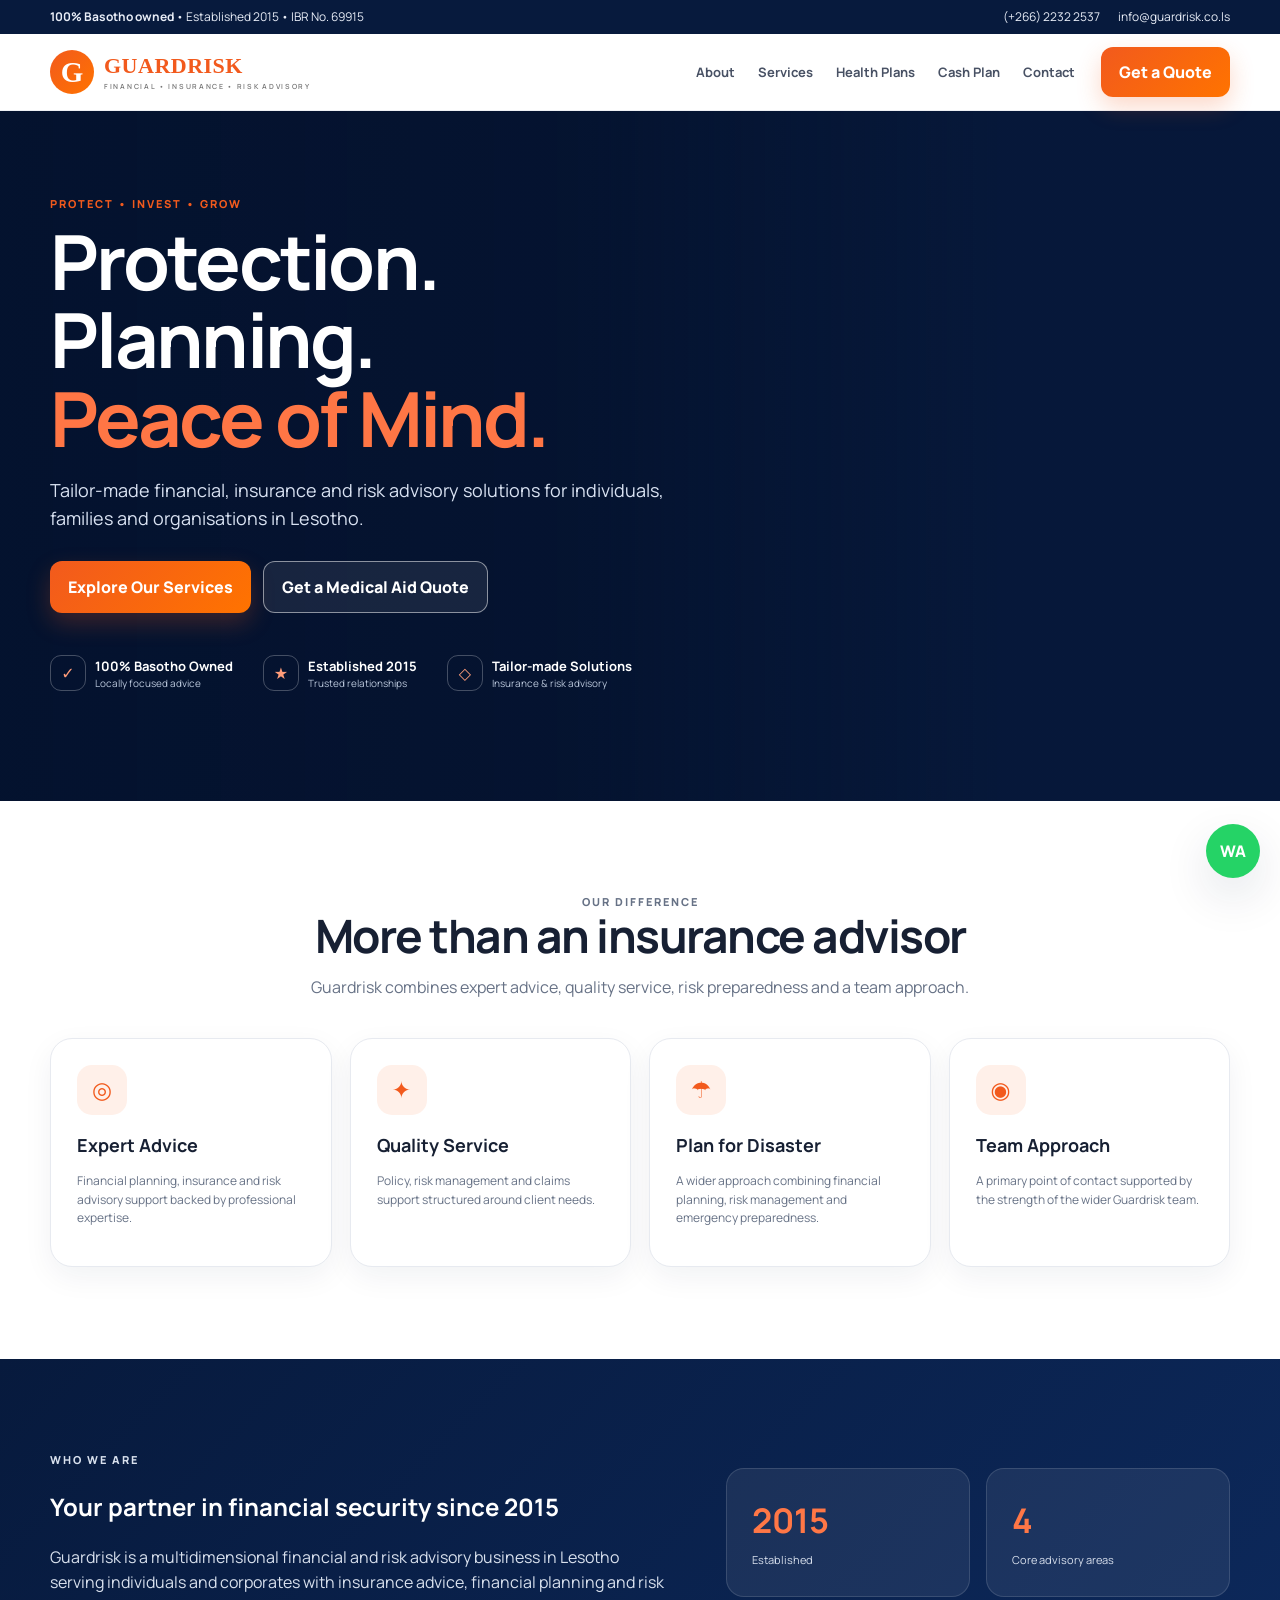
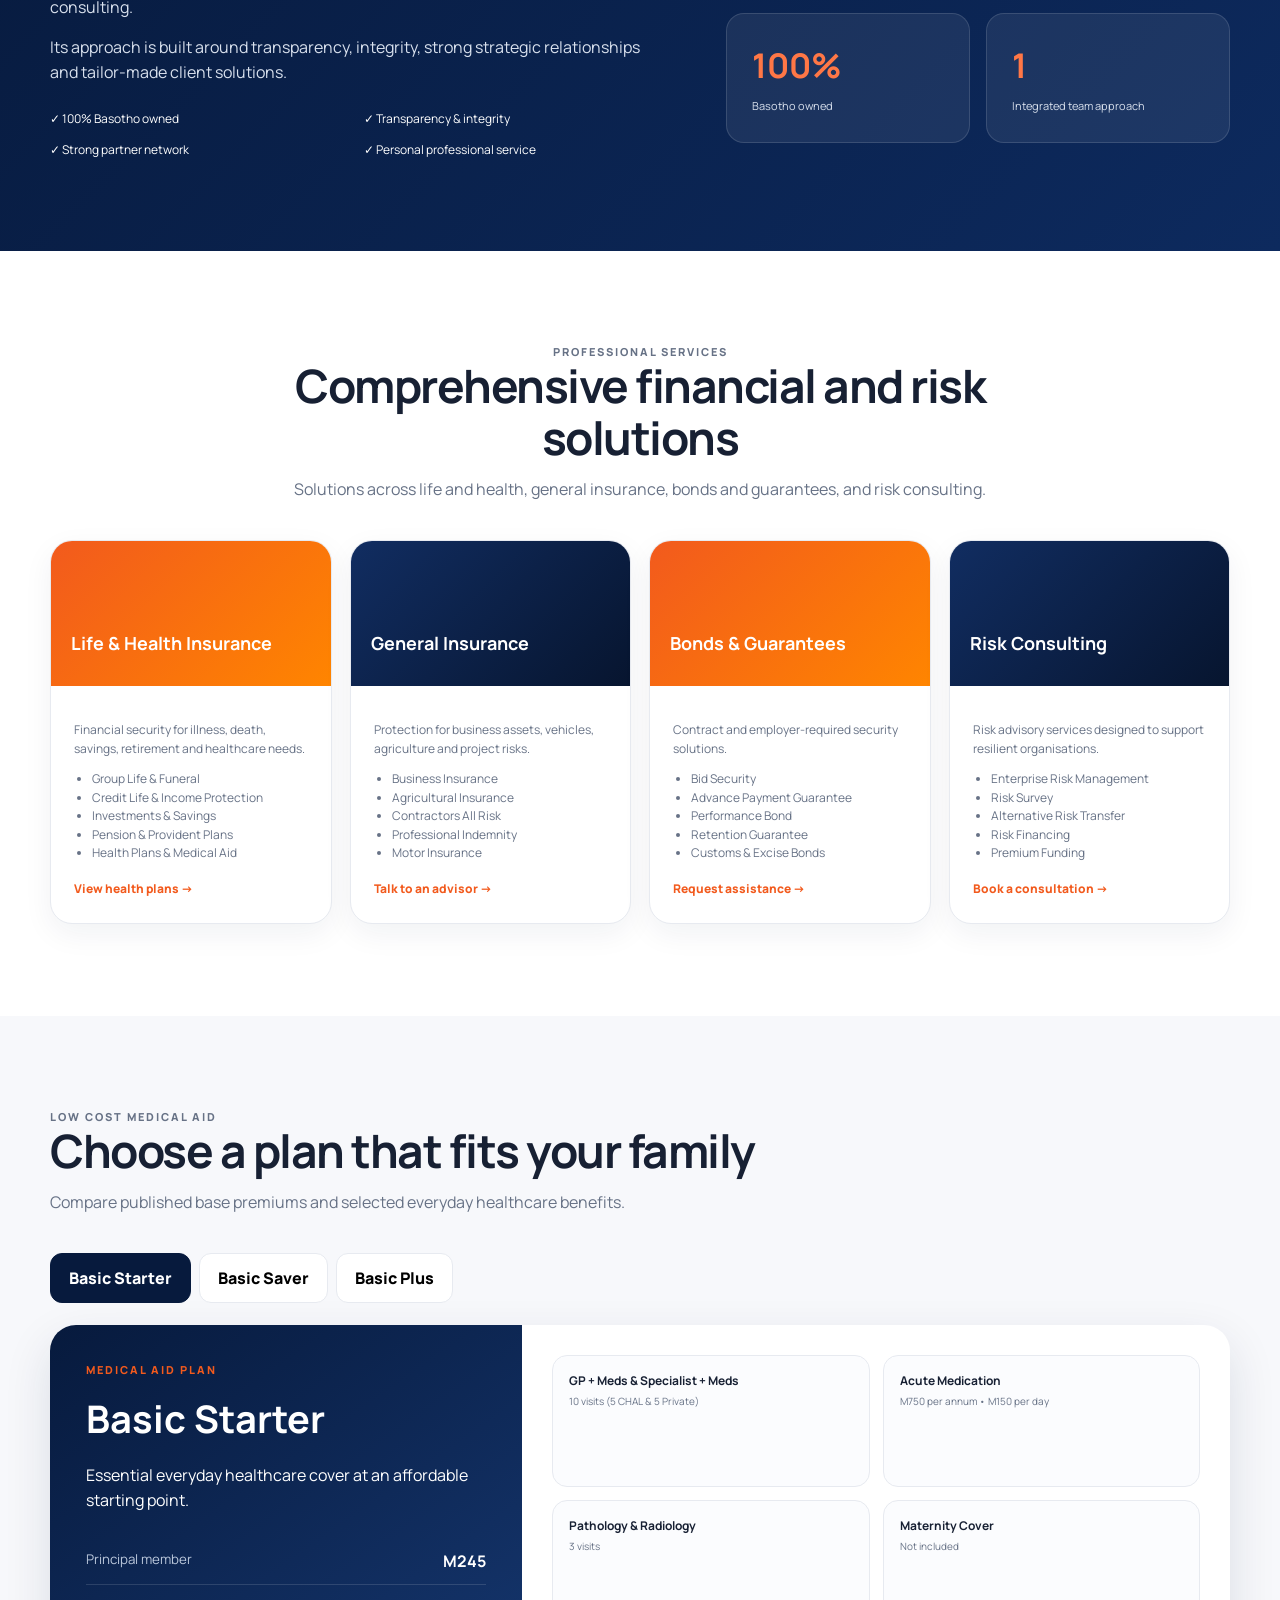
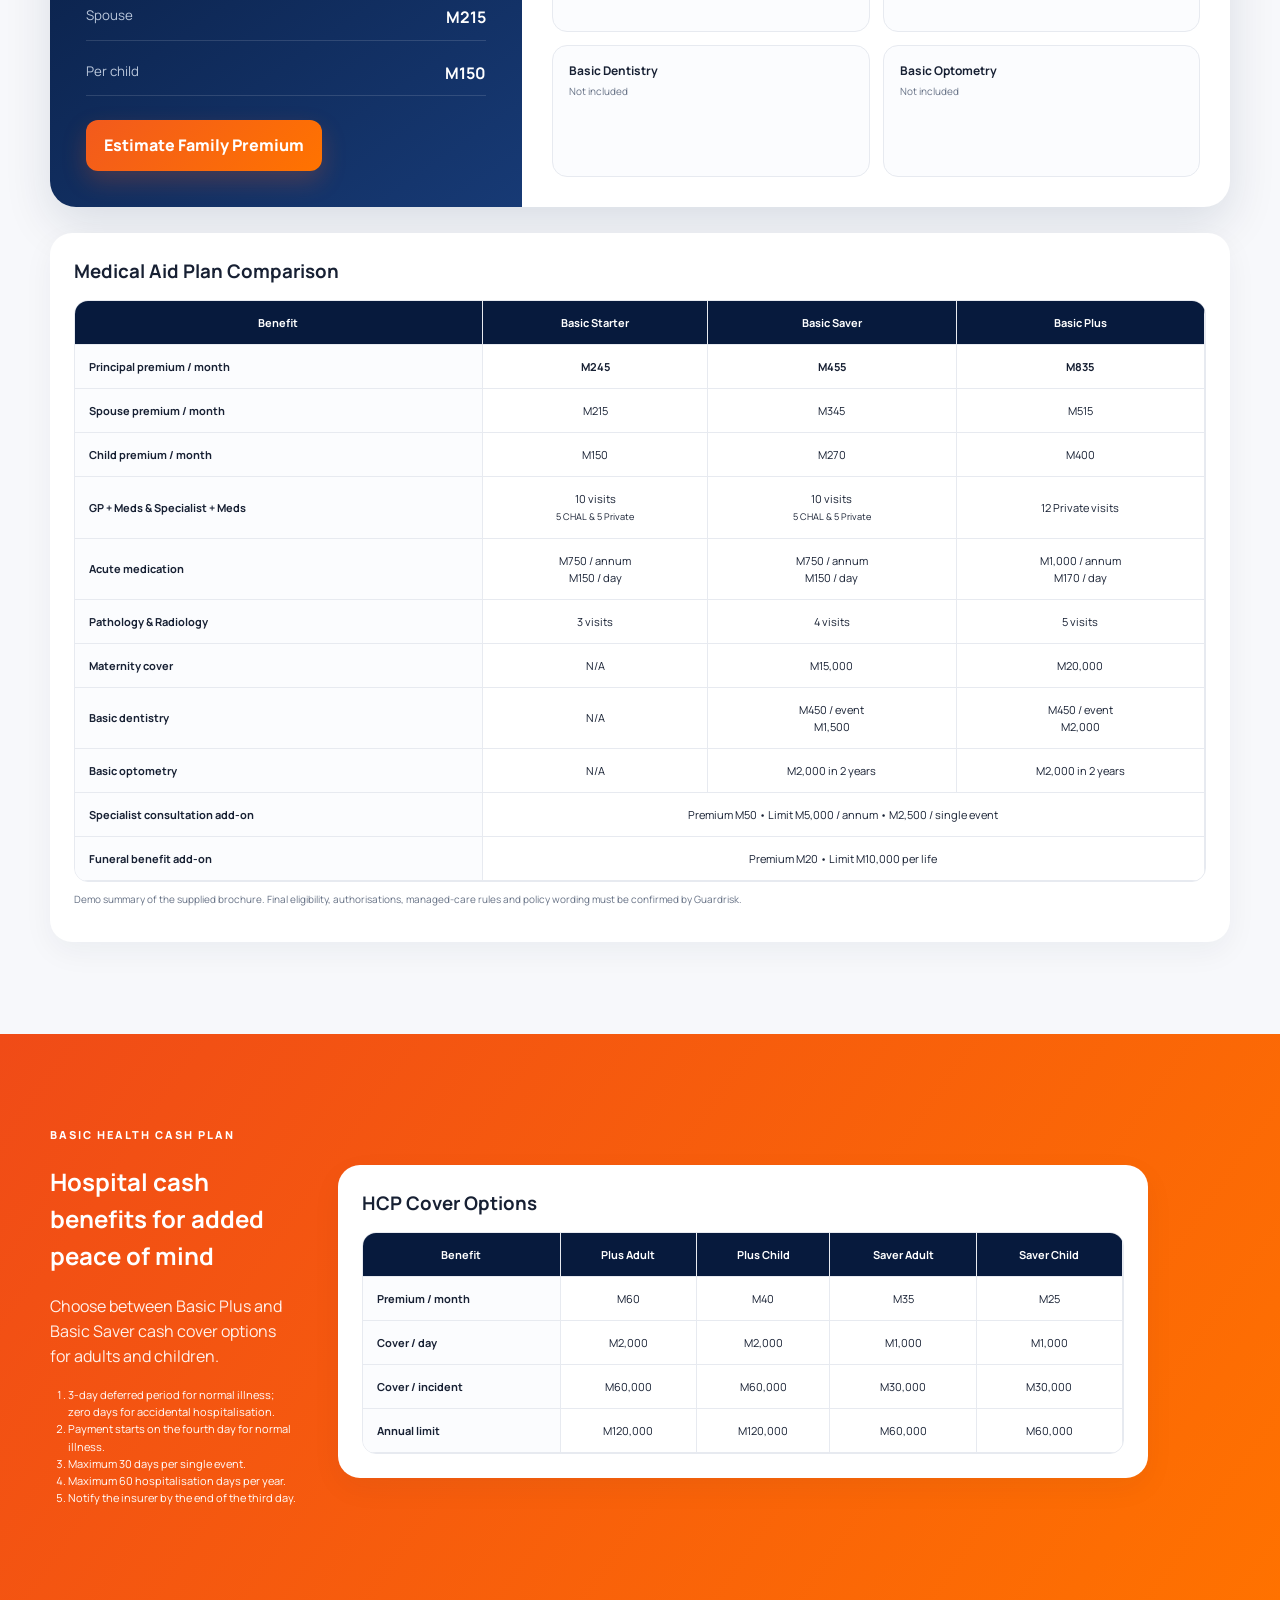
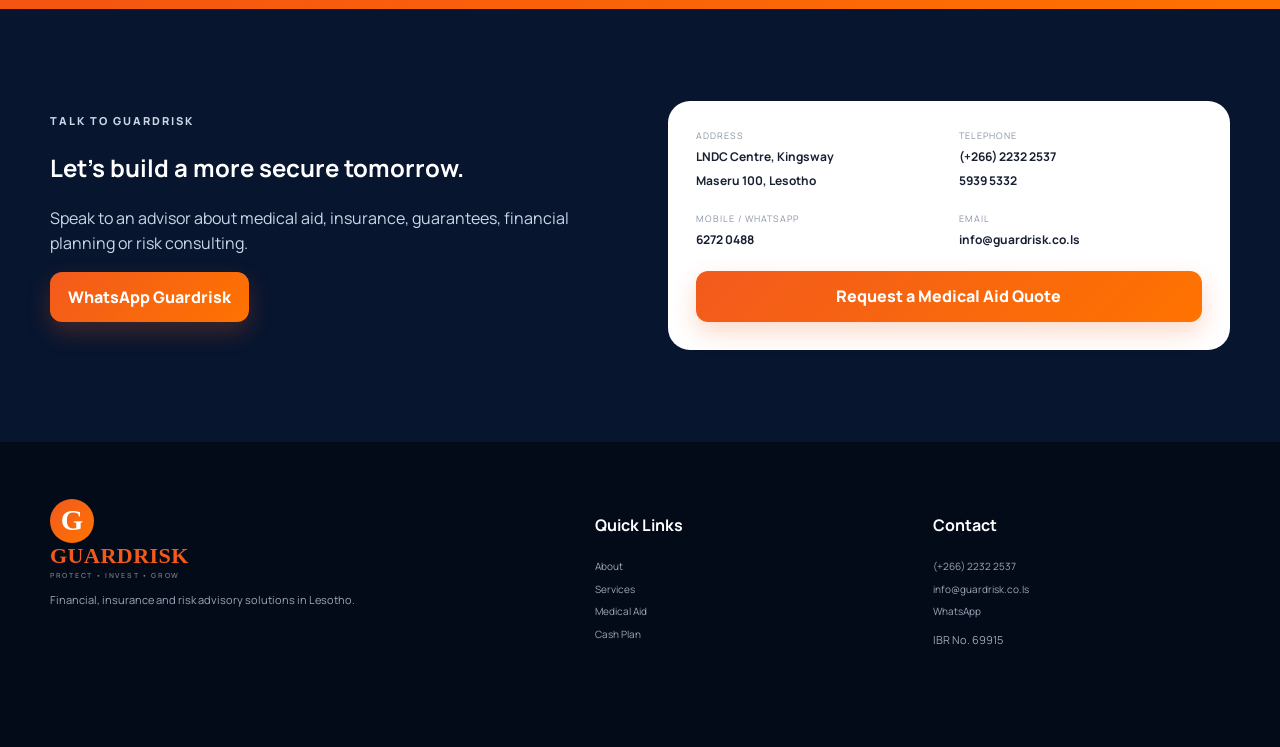
==== index.html @ c00dc062 "feat: add responsive Guardrisk GitHub Pages demo" ====
<!doctype html>
<html lang="en">
<head>
<meta charset="utf-8">
<meta name="viewport" content="width=device-width,initial-scale=1,viewport-fit=cover">
<meta name="theme-color" content="#f25a1d">
<title>Guardrisk | Financial, Insurance & Risk Advisory</title>
<meta name="description" content="Guardrisk financial, insurance, health and risk advisory solutions in Lesotho.">
<link rel="preconnect" href="https://fonts.googleapis.com">
<link rel="preconnect" href="https://fonts.gstatic.com" crossorigin>
<link href="https://fonts.googleapis.com/css2?family=Manrope:wght@400;500;600;700;800&display=swap" rel="stylesheet">
<style>
:root{--orange:#f25a1d;--orange2:#ff7300;--navy:#071a3d;--navy2:#0d2a5e;--ink:#172033;--muted:#677286;--line:#e7eaf0;--soft:#f7f8fb;--white:#fff;--shadow:0 18px 48px rgba(9,29,66,.12);--r:22px;--max:1180px}*{box-sizing:border-box}html{scroll-behavior:smooth;scroll-padding-top:88px}body{margin:0;font-family:Manrope,system-ui,sans-serif;color:var(--ink);background:#fff;line-height:1.55}a{text-decoration:none;color:inherit}button,input,select{font:inherit}.wrap{width:min(var(--max),calc(100% - 36px));margin:auto}.top{background:var(--navy);color:#e8edf7;font-size:12px}.top .wrap{display:flex;justify-content:space-between;align-items:center;min-height:34px;gap:18px}.top a{margin-left:18px}.nav{position:sticky;top:0;z-index:50;background:rgba(255,255,255,.96);backdrop-filter:blur(14px);border-bottom:1px solid #eef0f4}.nav .wrap{height:76px;display:flex;align-items:center;gap:26px}.brand{display:flex;align-items:center;gap:10px;font-weight:800}.mark{width:44px;height:44px;border-radius:50%;display:grid;place-items:center;background:linear-gradient(135deg,var(--orange),var(--orange2));color:#fff;font:700 29px Georgia}.brand b{font:700 22px Georgia;color:var(--orange);letter-spacing:.5px}.brand small{display:block;font:600 7px Manrope;color:#777;letter-spacing:1.7px;margin-top:2px}.links{display:flex;gap:23px;margin-left:auto}.links a{font-size:13px;font-weight:700;color:#485164}.links a:hover{color:var(--orange)}.btn{border:0;border-radius:12px;padding:13px 18px;font-weight:800;cursor:pointer;display:inline-flex;align-items:center;justify-content:center;gap:8px}.primary{background:linear-gradient(135deg,var(--orange),var(--orange2));color:white;box-shadow:0 10px 24px rgba(242,90,29,.24)}.outline{background:#fff;border:1px solid #cfd5df;color:var(--navy)}.hero{min-height:670px;position:relative;display:flex;align-items:center;color:#fff;overflow:hidden;background:var(--navy)}.hero:before{content:"";position:absolute;inset:0;background:linear-gradient(90deg,rgba(4,18,46,.97) 0%,rgba(4,18,46,.86) 46%,rgba(4,18,46,.25) 78%),url('https://images.unsplash.com/photo-1500530855697-b586d89ba3ee?auto=format&fit=crop&w=2000&q=85') center/cover}.hero .wrap{position:relative;padding:84px 0 110px}.hero-copy{max-width:690px}.eyebrow{margin:0 0 10px;color:var(--orange);font-size:11px;font-weight:800;letter-spacing:2px;text-transform:uppercase}.hero h1{font-size:clamp(44px,6vw,76px);line-height:1.03;letter-spacing:-2.7px;margin:0 0 20px}.hero h1 span{color:#ff7645}.hero p.lead{font-size:18px;color:#d9e2f2;max-width:630px}.hero-actions{display:flex;gap:12px;flex-wrap:wrap;margin:28px 0 42px}.hero .outline{background:rgba(255,255,255,.08);border-color:rgba(255,255,255,.5);color:white}.trust{display:flex;gap:30px;flex-wrap:wrap}.trust div{display:flex;align-items:center;gap:9px}.trust i{width:36px;height:36px;border-radius:11px;border:1px solid rgba(255,255,255,.25);display:grid;place-items:center;color:#ff9c79;font-style:normal}.trust b{display:block;font-size:13px}.trust small{display:block;color:#bac7db;font-size:10px}.section{padding:92px 0}.heading{max-width:720px;margin-bottom:38px}.heading.center{text-align:center;margin-inline:auto}.heading h2{font-size:clamp(30px,4vw,46px);line-height:1.13;letter-spacing:-1.5px;margin:0 0 13px}.heading p{color:var(--muted);margin:0}.grid4{display:grid;grid-template-columns:repeat(4,1fr);gap:18px}.card{background:#fff;border:1px solid var(--line);border-radius:var(--r);box-shadow:0 10px 30px rgba(15,33,68,.06);padding:26px}.card .icon{width:50px;height:50px;border-radius:15px;background:#fff0e9;color:var(--orange);display:grid;place-items:center;font-size:23px}.card h3{font-size:18px;margin:17px 0 8px}.card p,.card li{font-size:12px;color:var(--muted)}.dark{background:linear-gradient(135deg,var(--navy),var(--navy2));color:#fff}.about{display:grid;grid-template-columns:1.1fr .9fr;gap:60px;align-items:center}.about p{color:#d8e0ed}.checks{display:grid;grid-template-columns:1fr 1fr;gap:12px;font-size:12px;margin-top:25px}.stats{display:grid;grid-template-columns:1fr 1fr;gap:16px}.stat{padding:25px;border-radius:18px;border:1px solid rgba(255,255,255,.13);background:rgba(255,255,255,.07)}.stat strong{display:block;color:#ff7746;font-size:34px}.stat span{font-size:11px;color:#d8e0ed}.services{background:#fff}.service-card{padding:0;overflow:hidden}.service-top{height:145px;background:linear-gradient(135deg,#112d61,#07152f);display:flex;align-items:end;padding:20px;color:white}.service-top.orange{background:linear-gradient(135deg,#f25a1d,#ff8500)}.service-card .body{padding:23px}.service-card ul{padding-left:18px;margin:12px 0}.service-card a{font-size:12px;color:var(--orange);font-weight:800}.health{background:var(--soft)}.plan-tabs{display:flex;gap:8px;flex-wrap:wrap;margin-bottom:22px}.plan-tabs button{border:1px solid var(--line);background:#fff;border-radius:12px;padding:12px 18px;font-weight:800;cursor:pointer}.plan-tabs button.active{background:var(--navy);color:#fff;border-color:var(--navy)}.plan-feature{display:grid;grid-template-columns:.8fr 1.2fr;background:#fff;border-radius:26px;overflow:hidden;box-shadow:var(--shadow);margin-bottom:26px}.plan-price{background:linear-gradient(145deg,var(--navy),#173a75);color:white;padding:36px}.plan-price h3{font-size:38px;margin:5px 0}.price-list{display:grid;gap:10px;margin-top:26px}.price-list div{display:grid;grid-template-columns:1fr auto;gap:10px;border-bottom:1px solid rgba(255,255,255,.13);padding:10px 0}.price-list small{color:#bac7db}.benefits{padding:30px;display:grid;grid-template-columns:1fr 1fr;gap:13px}.benefit{padding:16px;border:1px solid var(--line);border-radius:15px;background:#fbfcfe}.benefit b{display:block;font-size:12px}.benefit small{display:block;color:var(--muted);font-size:10px;margin-top:3px}.table-card{background:#fff;border-radius:22px;padding:24px;box-shadow:0 10px 30px rgba(15,33,68,.05);margin-top:24px}.table-card h3{margin:0 0 14px}.table-scroll{overflow:auto;border:1px solid var(--line);border-radius:14px;-webkit-overflow-scrolling:touch}table{border-collapse:collapse;width:100%;min-width:760px}th,td{padding:13px 14px;border-bottom:1px solid var(--line);border-right:1px solid var(--line);font-size:11px;text-align:center}thead th{background:var(--navy);color:#fff}tbody th{text-align:left;background:#fbfcfe}.cash{background:linear-gradient(125deg,#f04b17,#ff7200);color:#fff}.cash-grid{display:grid;grid-template-columns:.75fr 1.25fr;gap:40px;align-items:center}.cash p{color:#fff1eb}.cash .table-card{color:var(--ink);margin:0}.terms{font-size:11px;margin-top:18px;padding-left:18px}.contact{background:#07152f;color:#fff}.contact-grid{display:grid;grid-template-columns:1fr 1fr;gap:55px;align-items:center}.contact p{color:#cbd6e7}.contact-card{background:white;color:var(--ink);border-radius:22px;padding:28px;display:grid;grid-template-columns:1fr 1fr;gap:20px}.contact-card small{display:block;color:#8993a4;font-size:9px;text-transform:uppercase;letter-spacing:1px}.contact-card b{font-size:12px}.contact-card .btn{grid-column:1/-1}.footer{background:#040b18;color:#9aa7b9;padding:50px 0 88px}.footer-grid{display:grid;grid-template-columns:1.7fr 1fr 1fr;gap:40px}.footer h4{color:#fff}.footer a{display:block;font-size:10px;margin:7px 0}.footer p{font-size:11px}.bottom-tabs{display:none}.modal{position:fixed;inset:0;background:rgba(2,10,25,.75);z-index:100;display:grid;place-items:center;padding:18px}.modal[hidden]{display:none}.dialog{width:min(540px,100%);background:#fff;border-radius:24px;padding:28px;position:relative}.close{position:absolute;right:15px;top:13px;border:1px solid var(--line);background:#fff;width:38px;height:38px;border-radius:50%;cursor:pointer}.dialog h2{margin:2px 0 17px}.quote-grid{display:grid;grid-template-columns:1fr 1fr;gap:12px}.dialog label{display:grid;gap:6px;font-size:11px;font-weight:800}.dialog select,.dialog input{padding:12px;border:1px solid #d6dbe4;border-radius:10px}.estimate{background:var(--navy);color:#fff;border-radius:16px;padding:18px;margin:15px 0}.estimate strong{display:block;color:#ff7746;font-size:34px}.quote-actions{display:grid;grid-template-columns:1fr 1fr;gap:10px}.wa{position:fixed;right:20px;bottom:22px;width:54px;height:54px;border-radius:50%;display:grid;place-items:center;background:#25d366;color:#fff;font-weight:900;z-index:45;box-shadow:var(--shadow)}
@media(max-width:980px){.links{display:none}.grid4{grid-template-columns:1fr 1fr}.about,.cash-grid,.contact-grid{grid-template-columns:1fr}.plan-feature{grid-template-columns:1fr}.service-card{min-height:100%}.nav .wrap{height:70px}.nav .btn{margin-left:auto}.hero{min-height:600px}.hero:before{background:linear-gradient(90deg,rgba(4,18,46,.96),rgba(4,18,46,.76)),url('https://images.unsplash.com/photo-1500530855697-b586d89ba3ee?auto=format&fit=crop&w=1600&q=82') center/cover}}
@media(max-width:680px){body{padding-bottom:70px}.top{display:none}.wrap{width:min(100% - 26px,var(--max))}.brand-word small{display:none}.nav .btn{display:none}.section{padding:70px 0}.hero{min-height:620px}.hero .wrap{padding:65px 0 90px}.hero h1{font-size:45px}.hero p.lead{font-size:15px}.trust{gap:15px}.grid4{grid-template-columns:1fr}.checks,.stats,.benefits,.contact-card,.quote-grid,.quote-actions{grid-template-columns:1fr}.contact-card .btn{grid-column:auto}.plan-tabs{display:grid;grid-template-columns:1fr 1fr 1fr}.plan-tabs button{padding:11px 8px;font-size:11px}.plan-price{padding:27px}.plan-price h3{font-size:32px}.benefits{padding:20px}.table-card{padding:16px;margin-inline:-2px}.footer-grid{grid-template-columns:1fr}.footer{padding-bottom:100px}.bottom-tabs{position:fixed;left:0;right:0;bottom:0;z-index:70;height:68px;display:grid;grid-template-columns:repeat(5,1fr);background:rgba(255,255,255,.97);backdrop-filter:blur(14px);border-top:1px solid #e5e8ee;padding-bottom:env(safe-area-inset-bottom)}.bottom-tabs a,.bottom-tabs button{border:0;background:none;color:#697386;display:flex;flex-direction:column;align-items:center;justify-content:center;gap:1px;font-size:17px}.bottom-tabs small{font-size:9px;font-weight:800}.bottom-tabs .quote-tab{background:var(--orange);color:#fff;border-radius:17px;margin:6px}.wa{bottom:82px}}
</style>
</head>
<body>
<div class="top"><div class="wrap"><span><b>100% Basotho owned</b> • Established 2015 • IBR No. 69915</span><span><a href="tel:+26622322537">(+266) 2232 2537</a><a href="mailto:info@guardrisk.co.ls">info@guardrisk.co.ls</a></span></div></div>
<header class="nav"><div class="wrap"><a class="brand" href="#home"><span class="mark">G</span><span class="brand-word"><b>GUARDRISK</b><small>FINANCIAL • INSURANCE • RISK ADVISORY</small></span></a><nav class="links"><a href="#about">About</a><a href="#services">Services</a><a href="#plans">Health Plans</a><a href="#cash">Cash Plan</a><a href="#contact">Contact</a></nav><button class="btn primary" data-quote>Get a Quote</button></div></header>
<main>
<section class="hero" id="home"><div class="wrap"><div class="hero-copy"><p class="eyebrow">Protect • Invest • Grow</p><h1>Protection. Planning.<br><span>Peace of Mind.</span></h1><p class="lead">Tailor-made financial, insurance and risk advisory solutions for individuals, families and organisations in Lesotho.</p><div class="hero-actions"><a class="btn primary" href="#services">Explore Our Services</a><button class="btn outline" data-quote>Get a Medical Aid Quote</button></div><div class="trust"><div><i>✓</i><span><b>100% Basotho Owned</b><small>Locally focused advice</small></span></div><div><i>★</i><span><b>Established 2015</b><small>Trusted relationships</small></span></div><div><i>◇</i><span><b>Tailor-made Solutions</b><small>Insurance & risk advisory</small></span></div></div></div></div></section>
<section class="section"><div class="wrap"><div class="heading center"><p class="eyebrow">Our Difference</p><h2>More than an insurance advisor</h2><p>Guardrisk combines expert advice, quality service, risk preparedness and a team approach.</p></div><div class="grid4"><article class="card"><div class="icon">◎</div><h3>Expert Advice</h3><p>Financial planning, insurance and risk advisory support backed by professional expertise.</p></article><article class="card"><div class="icon">✦</div><h3>Quality Service</h3><p>Policy, risk management and claims support structured around client needs.</p></article><article class="card"><div class="icon">☂</div><h3>Plan for Disaster</h3><p>A wider approach combining financial planning, risk management and emergency preparedness.</p></article><article class="card"><div class="icon">◉</div><h3>Team Approach</h3><p>A primary point of contact supported by the strength of the wider Guardrisk team.</p></article></div></div></section>
<section class="section dark" id="about"><div class="wrap about"><div><p class="eyebrow">Who We Are</p><h2>Your partner in financial security since 2015</h2><p>Guardrisk is a multidimensional financial and risk advisory business in Lesotho serving individuals and corporates with insurance advice, financial planning and risk consulting.</p><p>Its approach is built around transparency, integrity, strong strategic relationships and tailor-made client solutions.</p><div class="checks"><span>✓ 100% Basotho owned</span><span>✓ Transparency & integrity</span><span>✓ Strong partner network</span><span>✓ Personal professional service</span></div></div><div class="stats"><div class="stat"><strong>2015</strong><span>Established</span></div><div class="stat"><strong>4</strong><span>Core advisory areas</span></div><div class="stat"><strong>100%</strong><span>Basotho owned</span></div><div class="stat"><strong>1</strong><span>Integrated team approach</span></div></div></div></section>
<section class="section services" id="services"><div class="wrap"><div class="heading center"><p class="eyebrow">Professional Services</p><h2>Comprehensive financial and risk solutions</h2><p>Solutions across life and health, general insurance, bonds and guarantees, and risk consulting.</p></div><div class="grid4"><article class="card service-card"><div class="service-top orange"><h3>Life & Health Insurance</h3></div><div class="body"><p>Financial security for illness, death, savings, retirement and healthcare needs.</p><ul><li>Group Life & Funeral</li><li>Credit Life & Income Protection</li><li>Investments & Savings</li><li>Pension & Provident Plans</li><li>Health Plans & Medical Aid</li></ul><a href="#plans">View health plans →</a></div></article><article class="card service-card"><div class="service-top"><h3>General Insurance</h3></div><div class="body"><p>Protection for business assets, vehicles, agriculture and project risks.</p><ul><li>Business Insurance</li><li>Agricultural Insurance</li><li>Contractors All Risk</li><li>Professional Indemnity</li><li>Motor Insurance</li></ul><a href="#contact">Talk to an advisor →</a></div></article><article class="card service-card"><div class="service-top orange"><h3>Bonds & Guarantees</h3></div><div class="body"><p>Contract and employer-required security solutions.</p><ul><li>Bid Security</li><li>Advance Payment Guarantee</li><li>Performance Bond</li><li>Retention Guarantee</li><li>Customs & Excise Bonds</li></ul><a href="#contact">Request assistance →</a></div></article><article class="card service-card"><div class="service-top"><h3>Risk Consulting</h3></div><div class="body"><p>Risk advisory services designed to support resilient organisations.</p><ul><li>Enterprise Risk Management</li><li>Risk Survey</li><li>Alternative Risk Transfer</li><li>Risk Financing</li><li>Premium Funding</li></ul><a href="#contact">Book a consultation →</a></div></article></div></div></section>
<section class="section health" id="plans"><div class="wrap"><div class="heading"><p class="eyebrow">Low Cost Medical Aid</p><h2>Choose a plan that fits your family</h2><p>Compare published base premiums and selected everyday healthcare benefits.</p></div><div class="plan-tabs"><button class="active" data-plan="starter">Basic Starter</button><button data-plan="saver">Basic Saver</button><button data-plan="plus">Basic Plus</button></div><div class="plan-feature"><div class="plan-price"><p class="eyebrow">Medical Aid Plan</p><h3 id="planName">Basic Starter</h3><p id="planTag">Essential everyday healthcare cover at an affordable starting point.</p><div class="price-list"><div><small>Principal member</small><b id="pPrincipal">M245</b></div><div><small>Spouse</small><b id="pSpouse">M215</b></div><div><small>Per child</small><b id="pChild">M150</b></div></div><button class="btn primary" style="margin-top:24px" data-quote>Estimate Family Premium</button></div><div class="benefits" id="benefits"></div></div><div class="table-card"><h3>Medical Aid Plan Comparison</h3><div class="table-scroll"><table><thead><tr><th>Benefit</th><th>Basic Starter</th><th>Basic Saver</th><th>Basic Plus</th></tr></thead><tbody><tr><th>Principal premium / month</th><td><b>M245</b></td><td><b>M455</b></td><td><b>M835</b></td></tr><tr><th>Spouse premium / month</th><td>M215</td><td>M345</td><td>M515</td></tr><tr><th>Child premium / month</th><td>M150</td><td>M270</td><td>M400</td></tr><tr><th>GP + Meds & Specialist + Meds</th><td>10 visits<br><small>5 CHAL & 5 Private</small></td><td>10 visits<br><small>5 CHAL & 5 Private</small></td><td>12 Private visits</td></tr><tr><th>Acute medication</th><td>M750 / annum<br>M150 / day</td><td>M750 / annum<br>M150 / day</td><td>M1,000 / annum<br>M170 / day</td></tr><tr><th>Pathology & Radiology</th><td>3 visits</td><td>4 visits</td><td>5 visits</td></tr><tr><th>Maternity cover</th><td>N/A</td><td>M15,000</td><td>M20,000</td></tr><tr><th>Basic dentistry</th><td>N/A</td><td>M450 / event<br>M1,500</td><td>M450 / event<br>M2,000</td></tr><tr><th>Basic optometry</th><td>N/A</td><td>M2,000 in 2 years</td><td>M2,000 in 2 years</td></tr><tr><th>Specialist consultation add-on</th><td colspan="3">Premium M50 • Limit M5,000 / annum • M2,500 / single event</td></tr><tr><th>Funeral benefit add-on</th><td colspan="3">Premium M20 • Limit M10,000 per life</td></tr></tbody></table></div><p style="font-size:10px;color:var(--muted)">Demo summary of the supplied brochure. Final eligibility, authorisations, managed-care rules and policy wording must be confirmed by Guardrisk.</p></div></div></section>
<section class="section cash" id="cash"><div class="wrap cash-grid"><div><p class="eyebrow" style="color:#fff">Basic Health Cash Plan</p><h2>Hospital cash benefits for added peace of mind</h2><p>Choose between Basic Plus and Basic Saver cash cover options for adults and children.</p><ol class="terms"><li>3-day deferred period for normal illness; zero days for accidental hospitalisation.</li><li>Payment starts on the fourth day for normal illness.</li><li>Maximum 30 days per single event.</li><li>Maximum 60 hospitalisation days per year.</li><li>Notify the insurer by the end of the third day.</li></ol></div><div class="table-card"><h3>HCP Cover Options</h3><div class="table-scroll"><table><thead><tr><th>Benefit</th><th>Plus Adult</th><th>Plus Child</th><th>Saver Adult</th><th>Saver Child</th></tr></thead><tbody><tr><th>Premium / month</th><td>M60</td><td>M40</td><td>M35</td><td>M25</td></tr><tr><th>Cover / day</th><td>M2,000</td><td>M2,000</td><td>M1,000</td><td>M1,000</td></tr><tr><th>Cover / incident</th><td>M60,000</td><td>M60,000</td><td>M30,000</td><td>M30,000</td></tr><tr><th>Annual limit</th><td>M120,000</td><td>M120,000</td><td>M60,000</td><td>M60,000</td></tr></tbody></table></div></div></div></section>
<section class="section contact" id="contact"><div class="wrap contact-grid"><div><p class="eyebrow">Talk to Guardrisk</p><h2>Let's build a more secure tomorrow.</h2><p>Speak to an advisor about medical aid, insurance, guarantees, financial planning or risk consulting.</p><p><a class="btn primary" href="https://wa.me/26662720488" target="_blank" rel="noopener">WhatsApp Guardrisk</a></p></div><div class="contact-card"><div><small>Address</small><b>LNDC Centre, Kingsway<br>Maseru 100, Lesotho</b></div><div><small>Telephone</small><b><a href="tel:+26622322537">(+266) 2232 2537</a><br><a href="tel:+26659395332">5939 5332</a></b></div><div><small>Mobile / WhatsApp</small><b><a href="tel:+26662720488">6272 0488</a></b></div><div><small>Email</small><b><a href="mailto:info@guardrisk.co.ls">info@guardrisk.co.ls</a></b></div><button class="btn primary" data-quote>Request a Medical Aid Quote</button></div></div></section>
</main>
<footer class="footer"><div class="wrap footer-grid"><div><a class="brand" href="#home"><span class="mark">G</span><span class="brand-word"><b>GUARDRISK</b><small>PROTECT • INVEST • GROW</small></span></a><p>Financial, insurance and risk advisory solutions in Lesotho.</p></div><div><h4>Quick Links</h4><a href="#about">About</a><a href="#services">Services</a><a href="#plans">Medical Aid</a><a href="#cash">Cash Plan</a></div><div><h4>Contact</h4><a href="tel:+26622322537">(+266) 2232 2537</a><a href="mailto:info@guardrisk.co.ls">info@guardrisk.co.ls</a><a href="https://wa.me/26662720488">WhatsApp</a><p>IBR No. 69915</p></div></div></footer>
<a class="wa" href="https://wa.me/26662720488" target="_blank" rel="noopener">WA</a>
<nav class="bottom-tabs"><a href="#home"><span>⌂</span><small>Home</small></a><a href="#services"><span>▦</span><small>Services</small></a><a href="#plans"><span>♥</span><small>Plans</small></a><button class="quote-tab" data-quote><span>＋</span><small>Quote</small></button><a href="#contact"><span>☎</span><small>Contact</small></a></nav>
<div class="modal" id="quoteModal" hidden><div class="dialog"><button class="close" data-close>×</button><p class="eyebrow">Medical Aid Quote</p><h2>Estimate your family premium</h2><div class="quote-grid"><label>Plan<select id="qPlan"><option value="starter">Basic Starter</option><option value="saver">Basic Saver</option><option value="plus">Basic Plus</option></select></label><label>Children<input id="qChildren" type="number" min="0" max="12" value="0"></label><label style="display:flex;align-items:center;gap:8px;margin-top:8px"><input id="qSpouse" type="checkbox" style="width:auto"> Add spouse</label></div><div class="estimate"><small>Estimated base premium / month</small><strong id="qTotal">M245</strong><small>Published base premiums only. Final quote subject to confirmation by Guardrisk.</small></div><div class="quote-actions"><a class="btn primary" id="qEmail" href="mailto:info@guardrisk.co.ls">Email Enquiry</a><a class="btn outline" id="qWhatsApp" target="_blank" rel="noopener">WhatsApp Enquiry</a></div></div></div>
<script>
const plans={starter:{name:'Basic Starter',tag:'Essential everyday healthcare cover at an affordable starting point.',principal:245,spouse:215,child:150,b:[['GP + Meds & Specialist + Meds','10 visits (5 CHAL & 5 Private)'],['Acute Medication','M750 per annum • M150 per day'],['Pathology & Radiology','3 visits'],['Maternity Cover','Not included'],['Basic Dentistry','Not included'],['Basic Optometry','Not included']]},saver:{name:'Basic Saver',tag:'Balanced everyday cover with stronger family benefits.',principal:455,spouse:345,child:270,b:[['GP + Meds & Specialist + Meds','10 visits (5 CHAL & 5 Private)'],['Acute Medication','M750 per annum • M150 per day'],['Pathology & Radiology','4 visits'],['Maternity Cover','M15,000'],['Basic Dentistry','M450 per event • M1,500'],['Basic Optometry','M2,000 in 2 years']]},plus:{name:'Basic Plus',tag:'Enhanced family cover with broader everyday healthcare benefits.',principal:835,spouse:515,child:400,b:[['GP + Meds & Specialist + Meds','12 Private visits'],['Acute Medication','M1,000 per annum • M170 per day'],['Pathology & Radiology','5 visits'],['Maternity Cover','M20,000'],['Basic Dentistry','M450 per event • M2,000'],['Basic Optometry','M2,000 in 2 years']]}};
const $=s=>document.querySelector(s),$$=s=>[...document.querySelectorAll(s)],money=v=>'M'+Number(v).toLocaleString('en-ZA');
function showPlan(k){const p=plans[k];$('#planName').textContent=p.name;$('#planTag').textContent=p.tag;$('#pPrincipal').textContent=money(p.principal);$('#pSpouse').textContent=money(p.spouse);$('#pChild').textContent=money(p.child);$('#benefits').innerHTML=p.b.map(x=>`<div class="benefit"><b>${x[0]}</b><small>${x[1]}</small></div>`).join('');$$('[data-plan]').forEach(b=>b.classList.toggle('active',b.dataset.plan===k))}
$$('[data-plan]').forEach(b=>b.onclick=()=>showPlan(b.dataset.plan));showPlan('starter');
const modal=$('#quoteModal');$$('[data-quote]').forEach(b=>b.onclick=()=>{modal.hidden=false;document.body.style.overflow='hidden'});$('[data-close]').onclick=()=>{modal.hidden=true;document.body.style.overflow=''};modal.onclick=e=>{if(e.target===modal){modal.hidden=true;document.body.style.overflow=''}};
function quote(){const p=plans[$('#qPlan').value],kids=Math.max(0,Math.min(12,+$('#qChildren').value||0)),sp=$('#qSpouse').checked,total=p.principal+(sp?p.spouse:0)+kids*p.child;$('#qTotal').textContent=money(total);const text=`Guardrisk ${p.name} enquiry. Principal ${money(p.principal)}${sp?`, spouse ${money(p.spouse)}`:''}${kids?`, ${kids} child${kids>1?'ren':''} at ${money(p.child)} each`:''}. Estimated base monthly premium: ${money(total)}. Please confirm final quotation and terms.`;$('#qEmail').href=`mailto:info@guardrisk.co.ls?subject=${encodeURIComponent('Medical Aid Quote - '+p.name)}&body=${encodeURIComponent(text)}`;$('#qWhatsApp').href=`https://wa.me/26662720488?text=${encodeURIComponent(text)}`}
['#qPlan','#qChildren','#qSpouse'].forEach(s=>$(s).addEventListener('input',quote));quote();
</script>
</body>
</html>
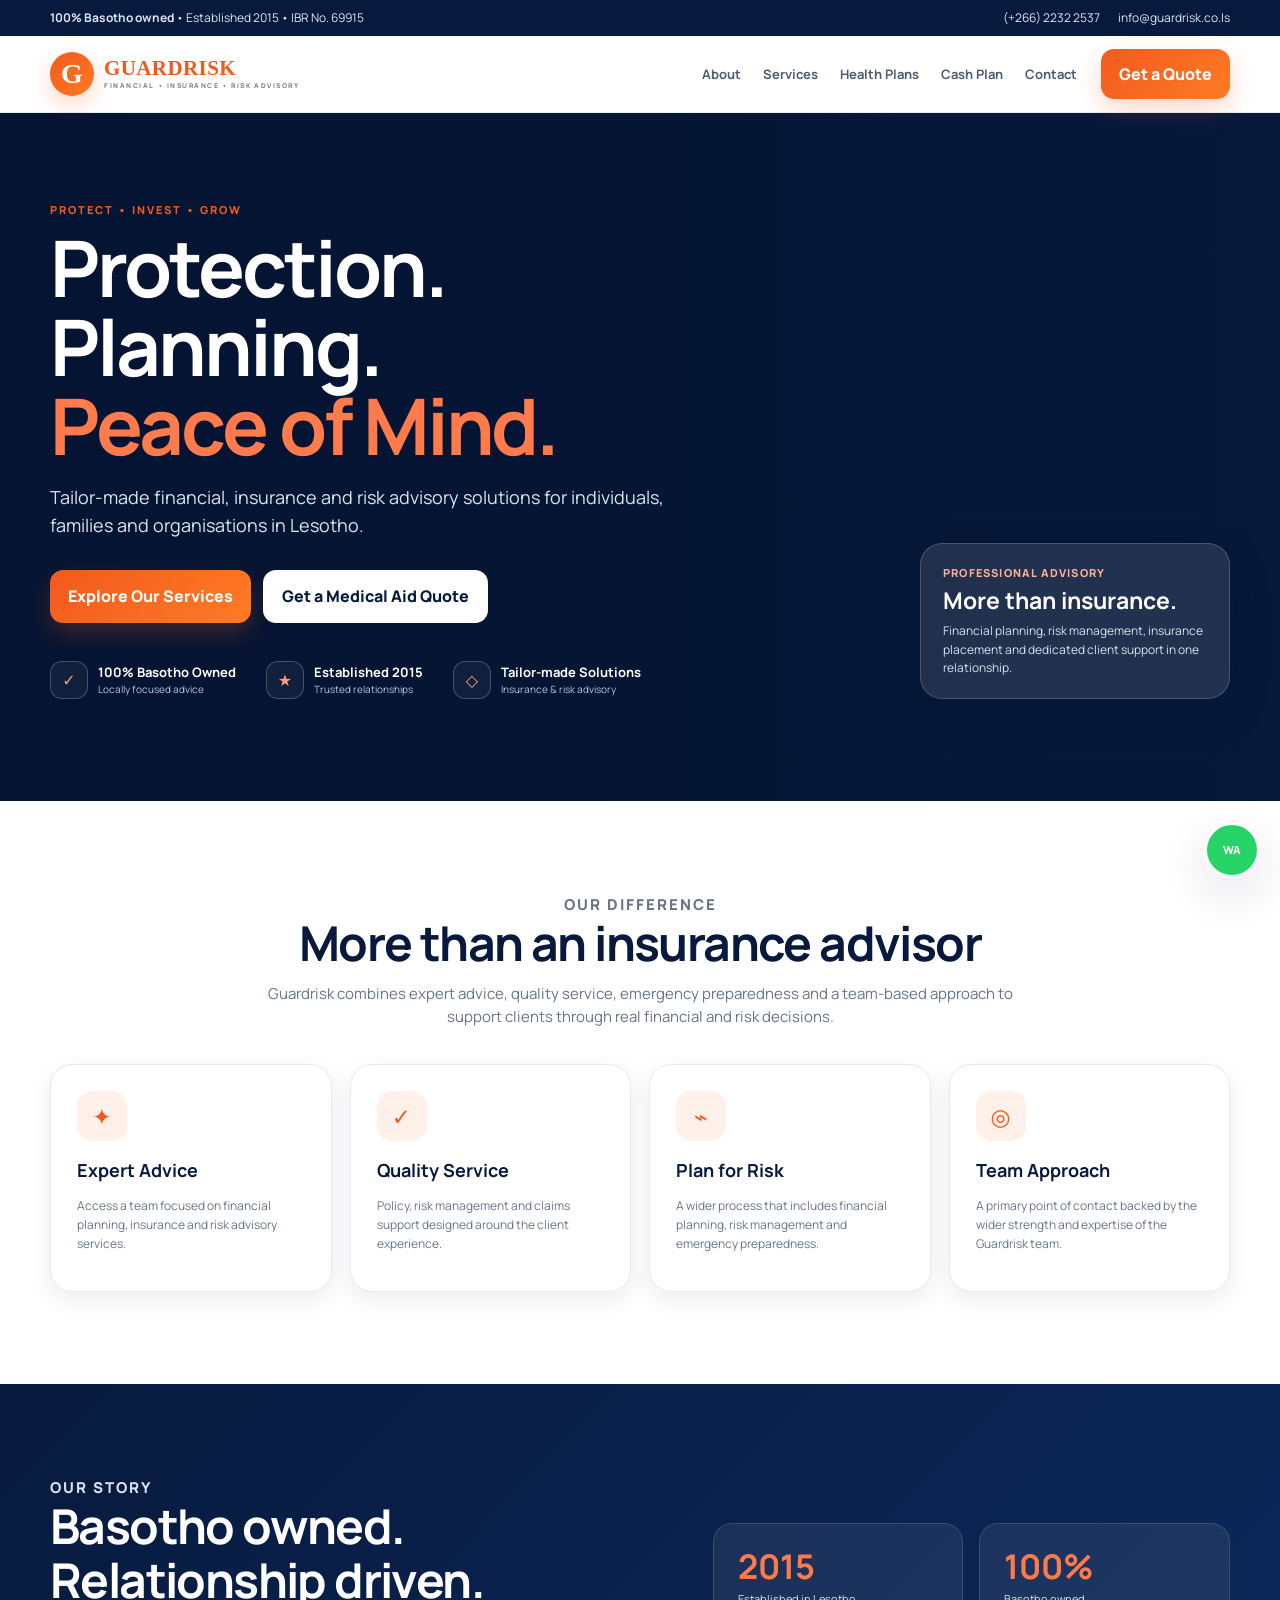
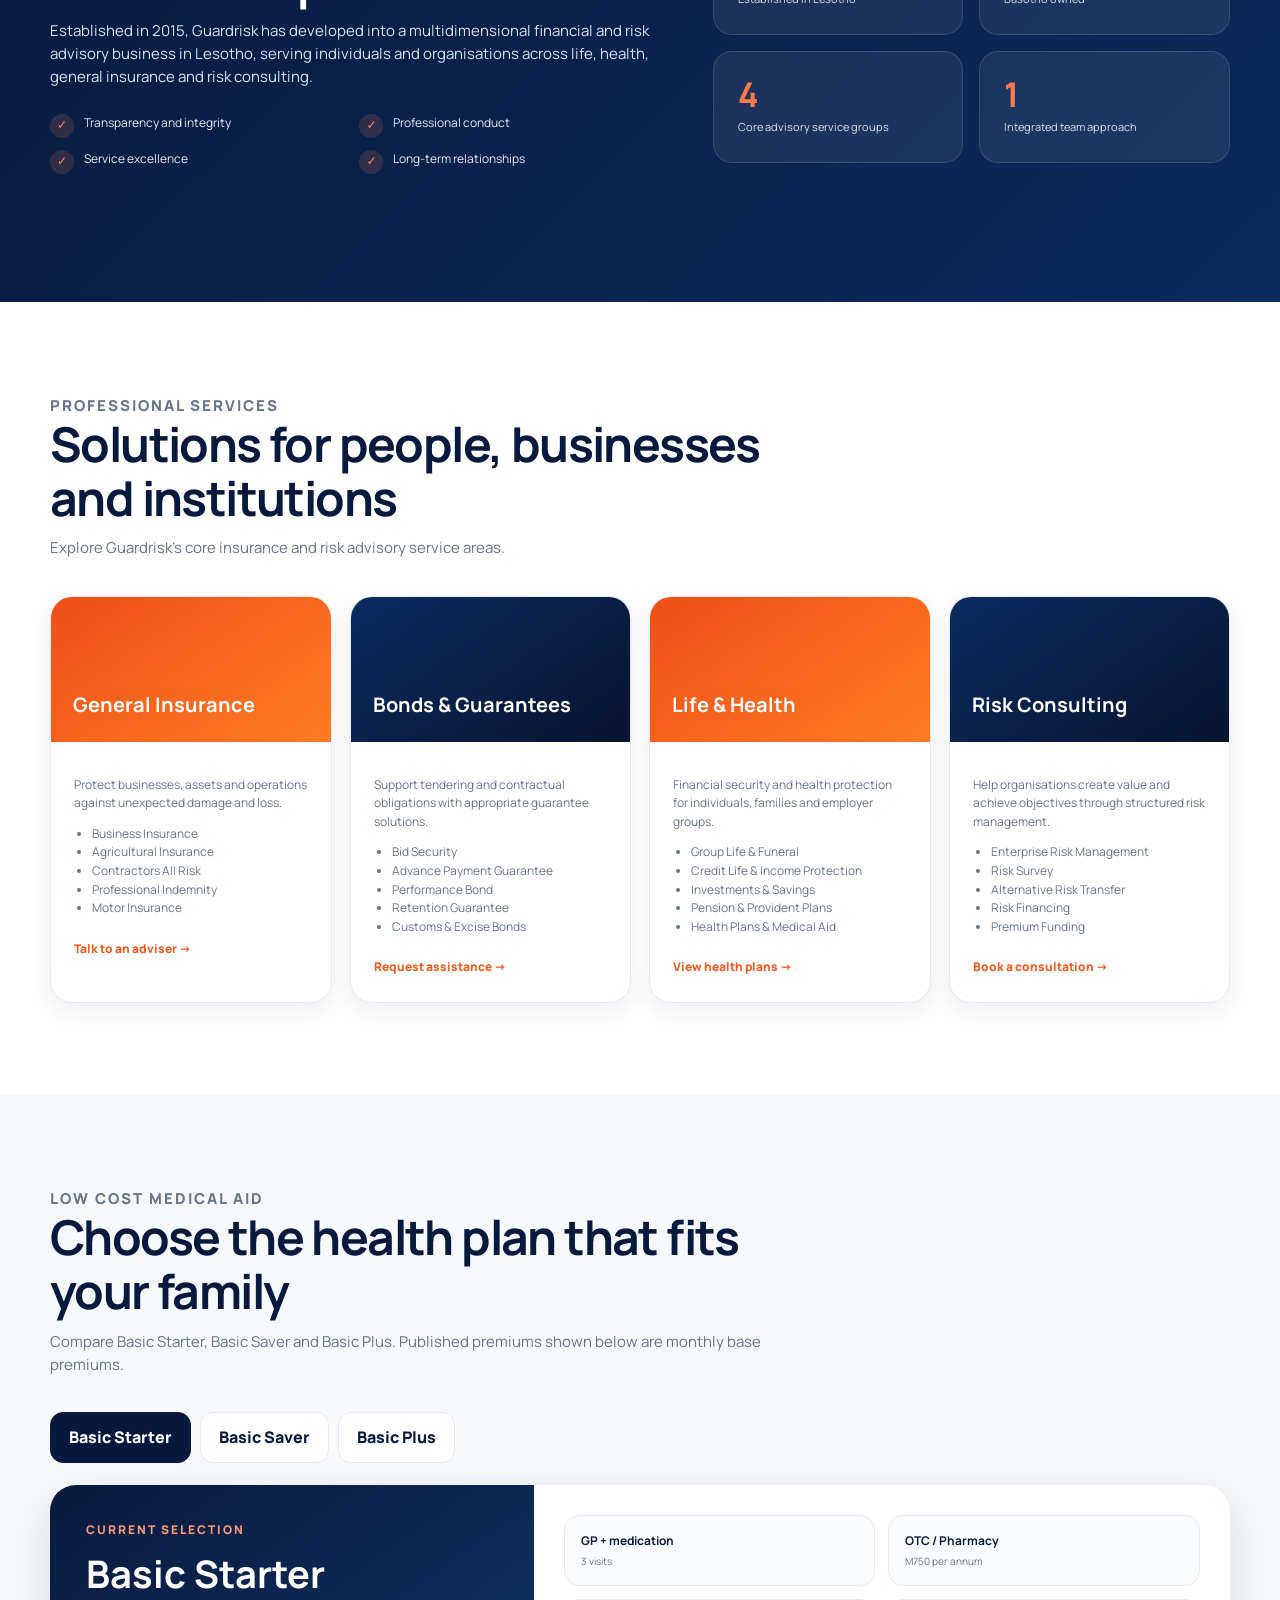
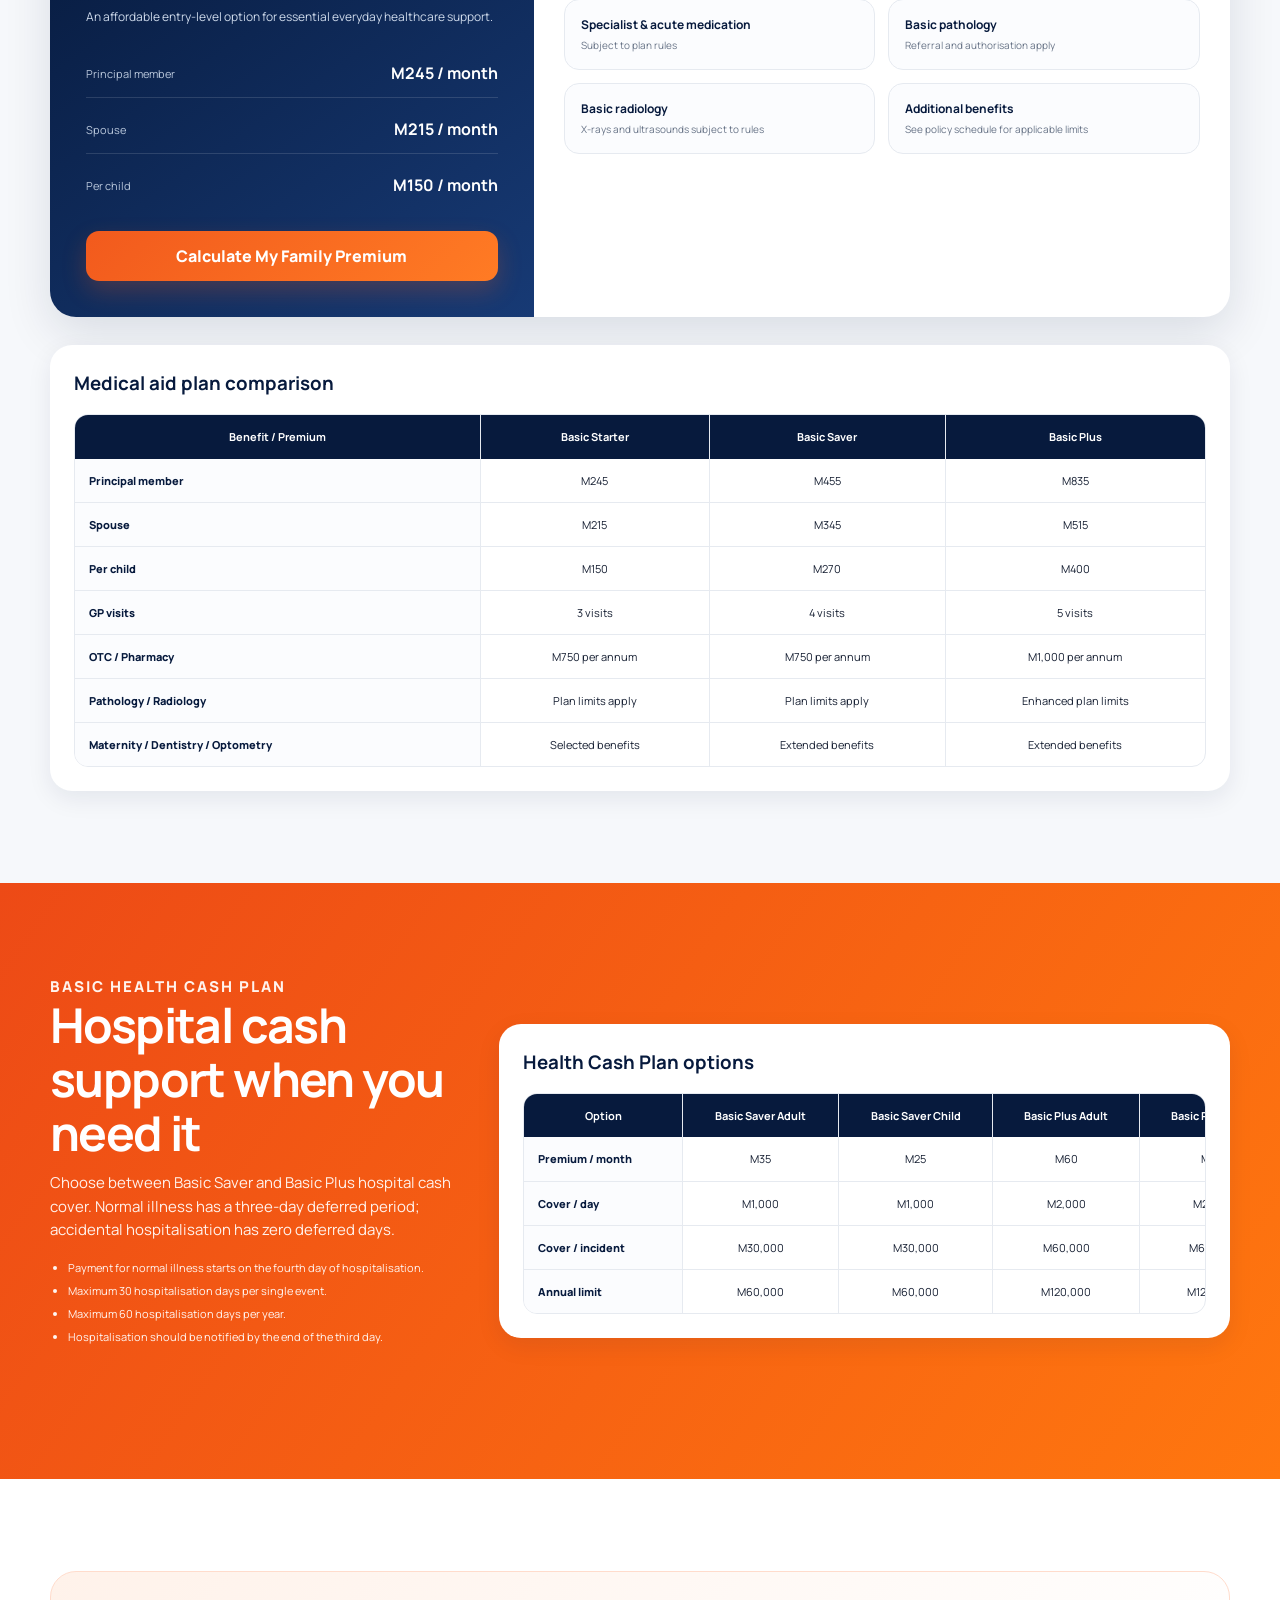
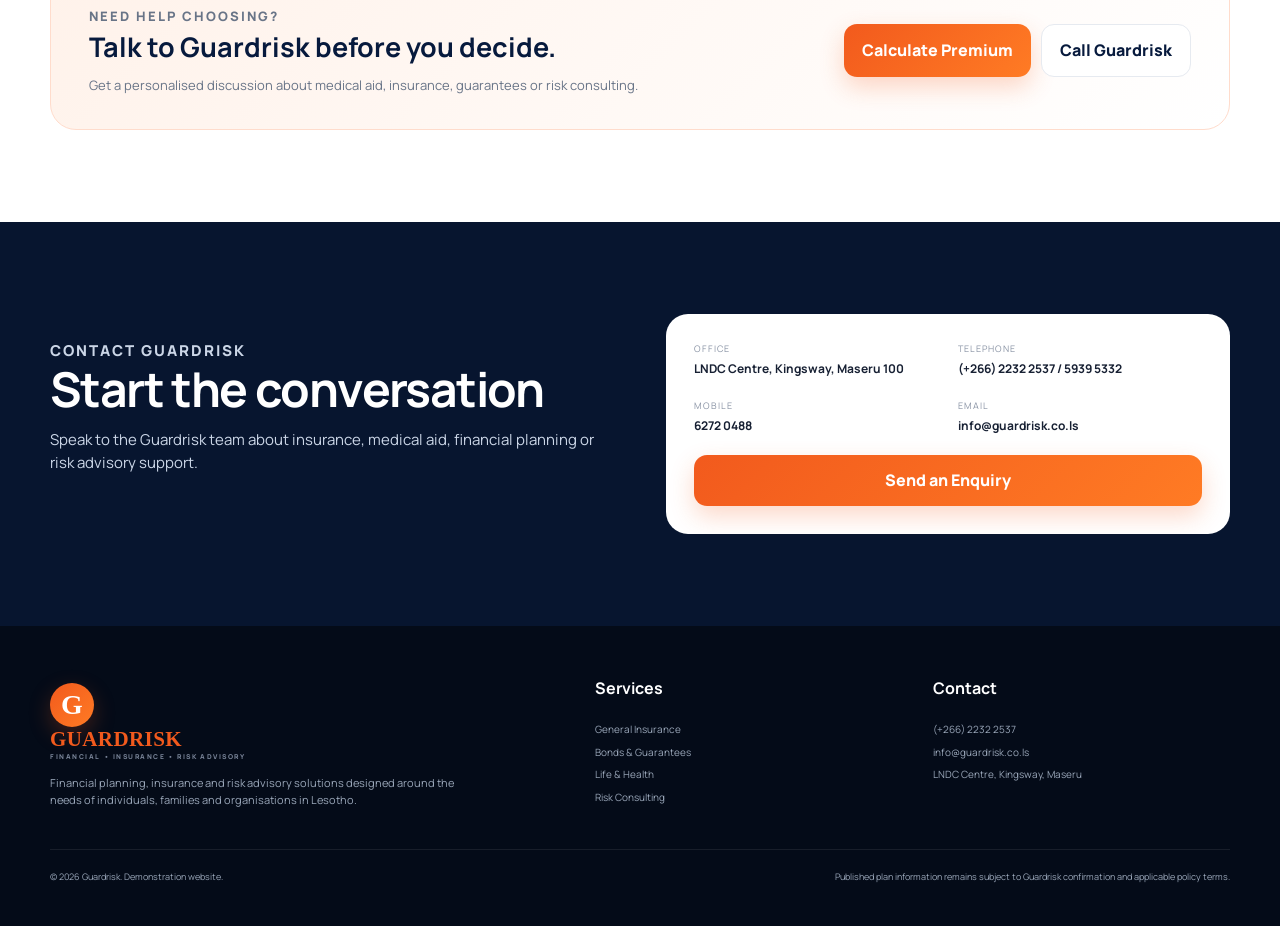
==== commit 5374702d: "fix: replace demo shell with mobile-first responsive loader" ====
--- a/index.html
+++ b/index.html
@@ -1,44 +1,33 @@
 <!doctype html>
 <html lang="en">
 <head>
-<meta charset="utf-8">
-<meta name="viewport" content="width=device-width,initial-scale=1,viewport-fit=cover">
-<meta name="theme-color" content="#f25a1d">
-<title>Guardrisk | Financial, Insurance & Risk Advisory</title>
-<meta name="description" content="Guardrisk financial, insurance, health and risk advisory solutions in Lesotho.">
-<link rel="preconnect" href="https://fonts.googleapis.com">
-<link rel="preconnect" href="https://fonts.gstatic.com" crossorigin>
-<link href="https://fonts.googleapis.com/css2?family=Manrope:wght@400;500;600;700;800&display=swap" rel="stylesheet">
-<style>
-:root{--orange:#f25a1d;--orange2:#ff7300;--navy:#071a3d;--navy2:#0d2a5e;--ink:#172033;--muted:#677286;--line:#e7eaf0;--soft:#f7f8fb;--white:#fff;--shadow:0 18px 48px rgba(9,29,66,.12);--r:22px;--max:1180px}*{box-sizing:border-box}html{scroll-behavior:smooth;scroll-padding-top:88px}body{margin:0;font-family:Manrope,system-ui,sans-serif;color:var(--ink);background:#fff;line-height:1.55}a{text-decoration:none;color:inherit}button,input,select{font:inherit}.wrap{width:min(var(--max),calc(100% - 36px));margin:auto}.top{background:var(--navy);color:#e8edf7;font-size:12px}.top .wrap{display:flex;justify-content:space-between;align-items:center;min-height:34px;gap:18px}.top a{margin-left:18px}.nav{position:sticky;top:0;z-index:50;background:rgba(255,255,255,.96);backdrop-filter:blur(14px);border-bottom:1px solid #eef0f4}.nav .wrap{height:76px;display:flex;align-items:center;gap:26px}.brand{display:flex;align-items:center;gap:10px;font-weight:800}.mark{width:44px;height:44px;border-radius:50%;display:grid;place-items:center;background:linear-gradient(135deg,var(--orange),var(--orange2));color:#fff;font:700 29px Georgia}.brand b{font:700 22px Georgia;color:var(--orange);letter-spacing:.5px}.brand small{display:block;font:600 7px Manrope;color:#777;letter-spacing:1.7px;margin-top:2px}.links{display:flex;gap:23px;margin-left:auto}.links a{font-size:13px;font-weight:700;color:#485164}.links a:hover{color:var(--orange)}.btn{border:0;border-radius:12px;padding:13px 18px;font-weight:800;cursor:pointer;display:inline-flex;align-items:center;justify-content:center;gap:8px}.primary{background:linear-gradient(135deg,var(--orange),var(--orange2));color:white;box-shadow:0 10px 24px rgba(242,90,29,.24)}.outline{background:#fff;border:1px solid #cfd5df;color:var(--navy)}.hero{min-height:670px;position:relative;display:flex;align-items:center;color:#fff;overflow:hidden;background:var(--navy)}.hero:before{content:"";position:absolute;inset:0;background:linear-gradient(90deg,rgba(4,18,46,.97) 0%,rgba(4,18,46,.86) 46%,rgba(4,18,46,.25) 78%),url('https://images.unsplash.com/photo-1500530855697-b586d89ba3ee?auto=format&fit=crop&w=2000&q=85') center/cover}.hero .wrap{position:relative;padding:84px 0 110px}.hero-copy{max-width:690px}.eyebrow{margin:0 0 10px;color:var(--orange);font-size:11px;font-weight:800;letter-spacing:2px;text-transform:uppercase}.hero h1{font-size:clamp(44px,6vw,76px);line-height:1.03;letter-spacing:-2.7px;margin:0 0 20px}.hero h1 span{color:#ff7645}.hero p.lead{font-size:18px;color:#d9e2f2;max-width:630px}.hero-actions{display:flex;gap:12px;flex-wrap:wrap;margin:28px 0 42px}.hero .outline{background:rgba(255,255,255,.08);border-color:rgba(255,255,255,.5);color:white}.trust{display:flex;gap:30px;flex-wrap:wrap}.trust div{display:flex;align-items:center;gap:9px}.trust i{width:36px;height:36px;border-radius:11px;border:1px solid rgba(255,255,255,.25);display:grid;place-items:center;color:#ff9c79;font-style:normal}.trust b{display:block;font-size:13px}.trust small{display:block;color:#bac7db;font-size:10px}.section{padding:92px 0}.heading{max-width:720px;margin-bottom:38px}.heading.center{text-align:center;margin-inline:auto}.heading h2{font-size:clamp(30px,4vw,46px);line-height:1.13;letter-spacing:-1.5px;margin:0 0 13px}.heading p{color:var(--muted);margin:0}.grid4{display:grid;grid-template-columns:repeat(4,1fr);gap:18px}.card{background:#fff;border:1px solid var(--line);border-radius:var(--r);box-shadow:0 10px 30px rgba(15,33,68,.06);padding:26px}.card .icon{width:50px;height:50px;border-radius:15px;background:#fff0e9;color:var(--orange);display:grid;place-items:center;font-size:23px}.card h3{font-size:18px;margin:17px 0 8px}.card p,.card li{font-size:12px;color:var(--muted)}.dark{background:linear-gradient(135deg,var(--navy),var(--navy2));color:#fff}.about{display:grid;grid-template-columns:1.1fr .9fr;gap:60px;align-items:center}.about p{color:#d8e0ed}.checks{display:grid;grid-template-columns:1fr 1fr;gap:12px;font-size:12px;margin-top:25px}.stats{display:grid;grid-template-columns:1fr 1fr;gap:16px}.stat{padding:25px;border-radius:18px;border:1px solid rgba(255,255,255,.13);background:rgba(255,255,255,.07)}.stat strong{display:block;color:#ff7746;font-size:34px}.stat span{font-size:11px;color:#d8e0ed}.services{background:#fff}.service-card{padding:0;overflow:hidden}.service-top{height:145px;background:linear-gradient(135deg,#112d61,#07152f);display:flex;align-items:end;padding:20px;color:white}.service-top.orange{background:linear-gradient(135deg,#f25a1d,#ff8500)}.service-card .body{padding:23px}.service-card ul{padding-left:18px;margin:12px 0}.service-card a{font-size:12px;color:var(--orange);font-weight:800}.health{background:var(--soft)}.plan-tabs{display:flex;gap:8px;flex-wrap:wrap;margin-bottom:22px}.plan-tabs button{border:1px solid var(--line);background:#fff;border-radius:12px;padding:12px 18px;font-weight:800;cursor:pointer}.plan-tabs button.active{background:var(--navy);color:#fff;border-color:var(--navy)}.plan-feature{display:grid;grid-template-columns:.8fr 1.2fr;background:#fff;border-radius:26px;overflow:hidden;box-shadow:var(--shadow);margin-bottom:26px}.plan-price{background:linear-gradient(145deg,var(--navy),#173a75);color:white;padding:36px}.plan-price h3{font-size:38px;margin:5px 0}.price-list{display:grid;gap:10px;margin-top:26px}.price-list div{display:grid;grid-template-columns:1fr auto;gap:10px;border-bottom:1px solid rgba(255,255,255,.13);padding:10px 0}.price-list small{color:#bac7db}.benefits{padding:30px;display:grid;grid-template-columns:1fr 1fr;gap:13px}.benefit{padding:16px;border:1px solid var(--line);border-radius:15px;background:#fbfcfe}.benefit b{display:block;font-size:12px}.benefit small{display:block;color:var(--muted);font-size:10px;margin-top:3px}.table-card{background:#fff;border-radius:22px;padding:24px;box-shadow:0 10px 30px rgba(15,33,68,.05);margin-top:24px}.table-card h3{margin:0 0 14px}.table-scroll{overflow:auto;border:1px solid var(--line);border-radius:14px;-webkit-overflow-scrolling:touch}table{border-collapse:collapse;width:100%;min-width:760px}th,td{padding:13px 14px;border-bottom:1px solid var(--line);border-right:1px solid var(--line);font-size:11px;text-align:center}thead th{background:var(--navy);color:#fff}tbody th{text-align:left;background:#fbfcfe}.cash{background:linear-gradient(125deg,#f04b17,#ff7200);color:#fff}.cash-grid{display:grid;grid-template-columns:.75fr 1.25fr;gap:40px;align-items:center}.cash p{color:#fff1eb}.cash .table-card{color:var(--ink);margin:0}.terms{font-size:11px;margin-top:18px;padding-left:18px}.contact{background:#07152f;color:#fff}.contact-grid{display:grid;grid-template-columns:1fr 1fr;gap:55px;align-items:center}.contact p{color:#cbd6e7}.contact-card{background:white;color:var(--ink);border-radius:22px;padding:28px;display:grid;grid-template-columns:1fr 1fr;gap:20px}.contact-card small{display:block;color:#8993a4;font-size:9px;text-transform:uppercase;letter-spacing:1px}.contact-card b{font-size:12px}.contact-card .btn{grid-column:1/-1}.footer{background:#040b18;color:#9aa7b9;padding:50px 0 88px}.footer-grid{display:grid;grid-template-columns:1.7fr 1fr 1fr;gap:40px}.footer h4{color:#fff}.footer a{display:block;font-size:10px;margin:7px 0}.footer p{font-size:11px}.bottom-tabs{display:none}.modal{position:fixed;inset:0;background:rgba(2,10,25,.75);z-index:100;display:grid;place-items:center;padding:18px}.modal[hidden]{display:none}.dialog{width:min(540px,100%);background:#fff;border-radius:24px;padding:28px;position:relative}.close{position:absolute;right:15px;top:13px;border:1px solid var(--line);background:#fff;width:38px;height:38px;border-radius:50%;cursor:pointer}.dialog h2{margin:2px 0 17px}.quote-grid{display:grid;grid-template-columns:1fr 1fr;gap:12px}.dialog label{display:grid;gap:6px;font-size:11px;font-weight:800}.dialog select,.dialog input{padding:12px;border:1px solid #d6dbe4;border-radius:10px}.estimate{background:var(--navy);color:#fff;border-radius:16px;padding:18px;margin:15px 0}.estimate strong{display:block;color:#ff7746;font-size:34px}.quote-actions{display:grid;grid-template-columns:1fr 1fr;gap:10px}.wa{position:fixed;right:20px;bottom:22px;width:54px;height:54px;border-radius:50%;display:grid;place-items:center;background:#25d366;color:#fff;font-weight:900;z-index:45;box-shadow:var(--shadow)}
-@media(max-width:980px){.links{display:none}.grid4{grid-template-columns:1fr 1fr}.about,.cash-grid,.contact-grid{grid-template-columns:1fr}.plan-feature{grid-template-columns:1fr}.service-card{min-height:100%}.nav .wrap{height:70px}.nav .btn{margin-left:auto}.hero{min-height:600px}.hero:before{background:linear-gradient(90deg,rgba(4,18,46,.96),rgba(4,18,46,.76)),url('https://images.unsplash.com/photo-1500530855697-b586d89ba3ee?auto=format&fit=crop&w=1600&q=82') center/cover}}
-@media(max-width:680px){body{padding-bottom:70px}.top{display:none}.wrap{width:min(100% - 26px,var(--max))}.brand-word small{display:none}.nav .btn{display:none}.section{padding:70px 0}.hero{min-height:620px}.hero .wrap{padding:65px 0 90px}.hero h1{font-size:45px}.hero p.lead{font-size:15px}.trust{gap:15px}.grid4{grid-template-columns:1fr}.checks,.stats,.benefits,.contact-card,.quote-grid,.quote-actions{grid-template-columns:1fr}.contact-card .btn{grid-column:auto}.plan-tabs{display:grid;grid-template-columns:1fr 1fr 1fr}.plan-tabs button{padding:11px 8px;font-size:11px}.plan-price{padding:27px}.plan-price h3{font-size:32px}.benefits{padding:20px}.table-card{padding:16px;margin-inline:-2px}.footer-grid{grid-template-columns:1fr}.footer{padding-bottom:100px}.bottom-tabs{position:fixed;left:0;right:0;bottom:0;z-index:70;height:68px;display:grid;grid-template-columns:repeat(5,1fr);background:rgba(255,255,255,.97);backdrop-filter:blur(14px);border-top:1px solid #e5e8ee;padding-bottom:env(safe-area-inset-bottom)}.bottom-tabs a,.bottom-tabs button{border:0;background:none;color:#697386;display:flex;flex-direction:column;align-items:center;justify-content:center;gap:1px;font-size:17px}.bottom-tabs small{font-size:9px;font-weight:800}.bottom-tabs .quote-tab{background:var(--orange);color:#fff;border-radius:17px;margin:6px}.wa{bottom:82px}}
-</style>
+  <meta charset="utf-8">
+  <meta name="viewport" content="width=device-width,initial-scale=1,viewport-fit=cover">
+  <meta name="theme-color" content="#071a3d">
+  <meta name="description" content="Guardrisk Financial, Insurance and Risk Advisory — tailor-made insurance, health plans and risk solutions in Lesotho.">
+  <title>Guardrisk | Financial, Insurance & Risk Advisory</title>
+  <link rel="preconnect" href="https://fonts.googleapis.com">
+  <link rel="preconnect" href="https://fonts.gstatic.com" crossorigin>
+  <link href="https://fonts.googleapis.com/css2?family=Manrope:wght@400;500;600;700;800&display=swap" rel="stylesheet">
+  <link rel="stylesheet" href="styles.css?v=3">
+  <style>
+    #loading{min-height:100dvh;display:grid;place-items:center;padding:24px;background:#071a3d;color:#fff;text-align:center;font:700 15px Manrope,system-ui,sans-serif}
+    #loading span{display:block;width:42px;height:42px;margin:0 auto 14px;border:3px solid rgba(255,255,255,.25);border-top-color:#f25a1d;border-radius:50%;animation:spin .8s linear infinite}
+    @keyframes spin{to{transform:rotate(360deg)}}
+  </style>
 </head>
 <body>
-<div class="top"><div class="wrap"><span><b>100% Basotho owned</b> • Established 2015 • IBR No. 69915</span><span><a href="tel:+26622322537">(+266) 2232 2537</a><a href="mailto:info@guardrisk.co.ls">info@guardrisk.co.ls</a></span></div></div>
-<header class="nav"><div class="wrap"><a class="brand" href="#home"><span class="mark">G</span><span class="brand-word"><b>GUARDRISK</b><small>FINANCIAL • INSURANCE • RISK ADVISORY</small></span></a><nav class="links"><a href="#about">About</a><a href="#services">Services</a><a href="#plans">Health Plans</a><a href="#cash">Cash Plan</a><a href="#contact">Contact</a></nav><button class="btn primary" data-quote>Get a Quote</button></div></header>
-<main>
-<section class="hero" id="home"><div class="wrap"><div class="hero-copy"><p class="eyebrow">Protect • Invest • Grow</p><h1>Protection. Planning.<br><span>Peace of Mind.</span></h1><p class="lead">Tailor-made financial, insurance and risk advisory solutions for individuals, families and organisations in Lesotho.</p><div class="hero-actions"><a class="btn primary" href="#services">Explore Our Services</a><button class="btn outline" data-quote>Get a Medical Aid Quote</button></div><div class="trust"><div><i>✓</i><span><b>100% Basotho Owned</b><small>Locally focused advice</small></span></div><div><i>★</i><span><b>Established 2015</b><small>Trusted relationships</small></span></div><div><i>◇</i><span><b>Tailor-made Solutions</b><small>Insurance & risk advisory</small></span></div></div></div></div></section>
-<section class="section"><div class="wrap"><div class="heading center"><p class="eyebrow">Our Difference</p><h2>More than an insurance advisor</h2><p>Guardrisk combines expert advice, quality service, risk preparedness and a team approach.</p></div><div class="grid4"><article class="card"><div class="icon">◎</div><h3>Expert Advice</h3><p>Financial planning, insurance and risk advisory support backed by professional expertise.</p></article><article class="card"><div class="icon">✦</div><h3>Quality Service</h3><p>Policy, risk management and claims support structured around client needs.</p></article><article class="card"><div class="icon">☂</div><h3>Plan for Disaster</h3><p>A wider approach combining financial planning, risk management and emergency preparedness.</p></article><article class="card"><div class="icon">◉</div><h3>Team Approach</h3><p>A primary point of contact supported by the strength of the wider Guardrisk team.</p></article></div></div></section>
-<section class="section dark" id="about"><div class="wrap about"><div><p class="eyebrow">Who We Are</p><h2>Your partner in financial security since 2015</h2><p>Guardrisk is a multidimensional financial and risk advisory business in Lesotho serving individuals and corporates with insurance advice, financial planning and risk consulting.</p><p>Its approach is built around transparency, integrity, strong strategic relationships and tailor-made client solutions.</p><div class="checks"><span>✓ 100% Basotho owned</span><span>✓ Transparency & integrity</span><span>✓ Strong partner network</span><span>✓ Personal professional service</span></div></div><div class="stats"><div class="stat"><strong>2015</strong><span>Established</span></div><div class="stat"><strong>4</strong><span>Core advisory areas</span></div><div class="stat"><strong>100%</strong><span>Basotho owned</span></div><div class="stat"><strong>1</strong><span>Integrated team approach</span></div></div></div></section>
-<section class="section services" id="services"><div class="wrap"><div class="heading center"><p class="eyebrow">Professional Services</p><h2>Comprehensive financial and risk solutions</h2><p>Solutions across life and health, general insurance, bonds and guarantees, and risk consulting.</p></div><div class="grid4"><article class="card service-card"><div class="service-top orange"><h3>Life & Health Insurance</h3></div><div class="body"><p>Financial security for illness, death, savings, retirement and healthcare needs.</p><ul><li>Group Life & Funeral</li><li>Credit Life & Income Protection</li><li>Investments & Savings</li><li>Pension & Provident Plans</li><li>Health Plans & Medical Aid</li></ul><a href="#plans">View health plans →</a></div></article><article class="card service-card"><div class="service-top"><h3>General Insurance</h3></div><div class="body"><p>Protection for business assets, vehicles, agriculture and project risks.</p><ul><li>Business Insurance</li><li>Agricultural Insurance</li><li>Contractors All Risk</li><li>Professional Indemnity</li><li>Motor Insurance</li></ul><a href="#contact">Talk to an advisor →</a></div></article><article class="card service-card"><div class="service-top orange"><h3>Bonds & Guarantees</h3></div><div class="body"><p>Contract and employer-required security solutions.</p><ul><li>Bid Security</li><li>Advance Payment Guarantee</li><li>Performance Bond</li><li>Retention Guarantee</li><li>Customs & Excise Bonds</li></ul><a href="#contact">Request assistance →</a></div></article><article class="card service-card"><div class="service-top"><h3>Risk Consulting</h3></div><div class="body"><p>Risk advisory services designed to support resilient organisations.</p><ul><li>Enterprise Risk Management</li><li>Risk Survey</li><li>Alternative Risk Transfer</li><li>Risk Financing</li><li>Premium Funding</li></ul><a href="#contact">Book a consultation →</a></div></article></div></div></section>
-<section class="section health" id="plans"><div class="wrap"><div class="heading"><p class="eyebrow">Low Cost Medical Aid</p><h2>Choose a plan that fits your family</h2><p>Compare published base premiums and selected everyday healthcare benefits.</p></div><div class="plan-tabs"><button class="active" data-plan="starter">Basic Starter</button><button data-plan="saver">Basic Saver</button><button data-plan="plus">Basic Plus</button></div><div class="plan-feature"><div class="plan-price"><p class="eyebrow">Medical Aid Plan</p><h3 id="planName">Basic Starter</h3><p id="planTag">Essential everyday healthcare cover at an affordable starting point.</p><div class="price-list"><div><small>Principal member</small><b id="pPrincipal">M245</b></div><div><small>Spouse</small><b id="pSpouse">M215</b></div><div><small>Per child</small><b id="pChild">M150</b></div></div><button class="btn primary" style="margin-top:24px" data-quote>Estimate Family Premium</button></div><div class="benefits" id="benefits"></div></div><div class="table-card"><h3>Medical Aid Plan Comparison</h3><div class="table-scroll"><table><thead><tr><th>Benefit</th><th>Basic Starter</th><th>Basic Saver</th><th>Basic Plus</th></tr></thead><tbody><tr><th>Principal premium / month</th><td><b>M245</b></td><td><b>M455</b></td><td><b>M835</b></td></tr><tr><th>Spouse premium / month</th><td>M215</td><td>M345</td><td>M515</td></tr><tr><th>Child premium / month</th><td>M150</td><td>M270</td><td>M400</td></tr><tr><th>GP + Meds & Specialist + Meds</th><td>10 visits<br><small>5 CHAL & 5 Private</small></td><td>10 visits<br><small>5 CHAL & 5 Private</small></td><td>12 Private visits</td></tr><tr><th>Acute medication</th><td>M750 / annum<br>M150 / day</td><td>M750 / annum<br>M150 / day</td><td>M1,000 / annum<br>M170 / day</td></tr><tr><th>Pathology & Radiology</th><td>3 visits</td><td>4 visits</td><td>5 visits</td></tr><tr><th>Maternity cover</th><td>N/A</td><td>M15,000</td><td>M20,000</td></tr><tr><th>Basic dentistry</th><td>N/A</td><td>M450 / event<br>M1,500</td><td>M450 / event<br>M2,000</td></tr><tr><th>Basic optometry</th><td>N/A</td><td>M2,000 in 2 years</td><td>M2,000 in 2 years</td></tr><tr><th>Specialist consultation add-on</th><td colspan="3">Premium M50 • Limit M5,000 / annum • M2,500 / single event</td></tr><tr><th>Funeral benefit add-on</th><td colspan="3">Premium M20 • Limit M10,000 per life</td></tr></tbody></table></div><p style="font-size:10px;color:var(--muted)">Demo summary of the supplied brochure. Final eligibility, authorisations, managed-care rules and policy wording must be confirmed by Guardrisk.</p></div></div></section>
-<section class="section cash" id="cash"><div class="wrap cash-grid"><div><p class="eyebrow" style="color:#fff">Basic Health Cash Plan</p><h2>Hospital cash benefits for added peace of mind</h2><p>Choose between Basic Plus and Basic Saver cash cover options for adults and children.</p><ol class="terms"><li>3-day deferred period for normal illness; zero days for accidental hospitalisation.</li><li>Payment starts on the fourth day for normal illness.</li><li>Maximum 30 days per single event.</li><li>Maximum 60 hospitalisation days per year.</li><li>Notify the insurer by the end of the third day.</li></ol></div><div class="table-card"><h3>HCP Cover Options</h3><div class="table-scroll"><table><thead><tr><th>Benefit</th><th>Plus Adult</th><th>Plus Child</th><th>Saver Adult</th><th>Saver Child</th></tr></thead><tbody><tr><th>Premium / month</th><td>M60</td><td>M40</td><td>M35</td><td>M25</td></tr><tr><th>Cover / day</th><td>M2,000</td><td>M2,000</td><td>M1,000</td><td>M1,000</td></tr><tr><th>Cover / incident</th><td>M60,000</td><td>M60,000</td><td>M30,000</td><td>M30,000</td></tr><tr><th>Annual limit</th><td>M120,000</td><td>M120,000</td><td>M60,000</td><td>M60,000</td></tr></tbody></table></div></div></div></section>
-<section class="section contact" id="contact"><div class="wrap contact-grid"><div><p class="eyebrow">Talk to Guardrisk</p><h2>Let's build a more secure tomorrow.</h2><p>Speak to an advisor about medical aid, insurance, guarantees, financial planning or risk consulting.</p><p><a class="btn primary" href="https://wa.me/26662720488" target="_blank" rel="noopener">WhatsApp Guardrisk</a></p></div><div class="contact-card"><div><small>Address</small><b>LNDC Centre, Kingsway<br>Maseru 100, Lesotho</b></div><div><small>Telephone</small><b><a href="tel:+26622322537">(+266) 2232 2537</a><br><a href="tel:+26659395332">5939 5332</a></b></div><div><small>Mobile / WhatsApp</small><b><a href="tel:+26662720488">6272 0488</a></b></div><div><small>Email</small><b><a href="mailto:info@guardrisk.co.ls">info@guardrisk.co.ls</a></b></div><button class="btn primary" data-quote>Request a Medical Aid Quote</button></div></div></section>
-</main>
-<footer class="footer"><div class="wrap footer-grid"><div><a class="brand" href="#home"><span class="mark">G</span><span class="brand-word"><b>GUARDRISK</b><small>PROTECT • INVEST • GROW</small></span></a><p>Financial, insurance and risk advisory solutions in Lesotho.</p></div><div><h4>Quick Links</h4><a href="#about">About</a><a href="#services">Services</a><a href="#plans">Medical Aid</a><a href="#cash">Cash Plan</a></div><div><h4>Contact</h4><a href="tel:+26622322537">(+266) 2232 2537</a><a href="mailto:info@guardrisk.co.ls">info@guardrisk.co.ls</a><a href="https://wa.me/26662720488">WhatsApp</a><p>IBR No. 69915</p></div></div></footer>
-<a class="wa" href="https://wa.me/26662720488" target="_blank" rel="noopener">WA</a>
-<nav class="bottom-tabs"><a href="#home"><span>⌂</span><small>Home</small></a><a href="#services"><span>▦</span><small>Services</small></a><a href="#plans"><span>♥</span><small>Plans</small></a><button class="quote-tab" data-quote><span>＋</span><small>Quote</small></button><a href="#contact"><span>☎</span><small>Contact</small></a></nav>
-<div class="modal" id="quoteModal" hidden><div class="dialog"><button class="close" data-close>×</button><p class="eyebrow">Medical Aid Quote</p><h2>Estimate your family premium</h2><div class="quote-grid"><label>Plan<select id="qPlan"><option value="starter">Basic Starter</option><option value="saver">Basic Saver</option><option value="plus">Basic Plus</option></select></label><label>Children<input id="qChildren" type="number" min="0" max="12" value="0"></label><label style="display:flex;align-items:center;gap:8px;margin-top:8px"><input id="qSpouse" type="checkbox" style="width:auto"> Add spouse</label></div><div class="estimate"><small>Estimated base premium / month</small><strong id="qTotal">M245</strong><small>Published base premiums only. Final quote subject to confirmation by Guardrisk.</small></div><div class="quote-actions"><a class="btn primary" id="qEmail" href="mailto:info@guardrisk.co.ls">Email Enquiry</a><a class="btn outline" id="qWhatsApp" target="_blank" rel="noopener">WhatsApp Enquiry</a></div></div></div>
-<script>
-const plans={starter:{name:'Basic Starter',tag:'Essential everyday healthcare cover at an affordable starting point.',principal:245,spouse:215,child:150,b:[['GP + Meds & Specialist + Meds','10 visits (5 CHAL & 5 Private)'],['Acute Medication','M750 per annum • M150 per day'],['Pathology & Radiology','3 visits'],['Maternity Cover','Not included'],['Basic Dentistry','Not included'],['Basic Optometry','Not included']]},saver:{name:'Basic Saver',tag:'Balanced everyday cover with stronger family benefits.',principal:455,spouse:345,child:270,b:[['GP + Meds & Specialist + Meds','10 visits (5 CHAL & 5 Private)'],['Acute Medication','M750 per annum • M150 per day'],['Pathology & Radiology','4 visits'],['Maternity Cover','M15,000'],['Basic Dentistry','M450 per event • M1,500'],['Basic Optometry','M2,000 in 2 years']]},plus:{name:'Basic Plus',tag:'Enhanced family cover with broader everyday healthcare benefits.',principal:835,spouse:515,child:400,b:[['GP + Meds & Specialist + Meds','12 Private visits'],['Acute Medication','M1,000 per annum • M170 per day'],['Pathology & Radiology','5 visits'],['Maternity Cover','M20,000'],['Basic Dentistry','M450 per event • M2,000'],['Basic Optometry','M2,000 in 2 years']]}};
-const $=s=>document.querySelector(s),$$=s=>[...document.querySelectorAll(s)],money=v=>'M'+Number(v).toLocaleString('en-ZA');
-function showPlan(k){const p=plans[k];$('#planName').textContent=p.name;$('#planTag').textContent=p.tag;$('#pPrincipal').textContent=money(p.principal);$('#pSpouse').textContent=money(p.spouse);$('#pChild').textContent=money(p.child);$('#benefits').innerHTML=p.b.map(x=>`<div class="benefit"><b>${x[0]}</b><small>${x[1]}</small></div>`).join('');$$('[data-plan]').forEach(b=>b.classList.toggle('active',b.dataset.plan===k))}
-$$('[data-plan]').forEach(b=>b.onclick=()=>showPlan(b.dataset.plan));showPlan('starter');
-const modal=$('#quoteModal');$$('[data-quote]').forEach(b=>b.onclick=()=>{modal.hidden=false;document.body.style.overflow='hidden'});$('[data-close]').onclick=()=>{modal.hidden=true;document.body.style.overflow=''};modal.onclick=e=>{if(e.target===modal){modal.hidden=true;document.body.style.overflow=''}};
-function quote(){const p=plans[$('#qPlan').value],kids=Math.max(0,Math.min(12,+$('#qChildren').value||0)),sp=$('#qSpouse').checked,total=p.principal+(sp?p.spouse:0)+kids*p.child;$('#qTotal').textContent=money(total);const text=`Guardrisk ${p.name} enquiry. Principal ${money(p.principal)}${sp?`, spouse ${money(p.spouse)}`:''}${kids?`, ${kids} child${kids>1?'ren':''} at ${money(p.child)} each`:''}. Estimated base monthly premium: ${money(total)}. Please confirm final quotation and terms.`;$('#qEmail').href=`mailto:info@guardrisk.co.ls?subject=${encodeURIComponent('Medical Aid Quote - '+p.name)}&body=${encodeURIComponent(text)}`;$('#qWhatsApp').href=`https://wa.me/26662720488?text=${encodeURIComponent(text)}`}
-['#qPlan','#qChildren','#qSpouse'].forEach(s=>$(s).addEventListener('input',quote));quote();
-</script>
+  <div id="loading"><div><span></span>Loading Guardrisk demonstration…</div></div>
+  <div id="shell"></div>
+  <main>
+    <div id="home"></div>
+    <div id="services"></div>
+    <div id="plans"></div>
+    <div id="cash"></div>
+    <div id="contact"></div>
+  </main>
+  <div id="footer"></div>
+  <div id="controls"></div>
+  <script src="app.js?v=3" defer></script>
 </body>
 </html>
--- a/styles.css
+++ b/styles.css
@@ -0,0 +1,268 @@
+:root{
+      --orange:#f25a1d;
+      --orange-2:#ff7b24;
+      --navy:#071a3d;
+      --navy-2:#0d2a5e;
+      --ink:#172033;
+      --muted:#687487;
+      --line:#e6eaf0;
+      --soft:#f6f8fb;
+      --white:#fff;
+      --success:#1f9d68;
+      --shadow:0 16px 48px rgba(8,26,61,.12);
+      --shadow-sm:0 8px 24px rgba(8,26,61,.08);
+      --radius:22px;
+      --max:1180px;
+      --mobile-nav-h:72px;
+    }
+
+    *{box-sizing:border-box}
+    html{scroll-behavior:smooth;scroll-padding-top:86px;overflow-x:hidden}
+    body{margin:0;font-family:Manrope,system-ui,-apple-system,BlinkMacSystemFont,"Segoe UI",sans-serif;color:var(--ink);background:#fff;line-height:1.55;overflow-x:hidden}
+    img,svg{max-width:100%;height:auto}
+    button,input,select,textarea{font:inherit}
+    button,a{-webkit-tap-highlight-color:transparent}
+    a{text-decoration:none;color:inherit}
+    section{scroll-margin-top:84px}
+    .wrap{width:min(var(--max),calc(100% - 40px));margin-inline:auto;min-width:0}
+    .eyebrow{margin:0 0 10px;color:var(--orange);font-size:11px;font-weight:800;letter-spacing:2px;text-transform:uppercase}
+    .section{padding:92px 0}
+    .section.soft{background:var(--soft)}
+    .heading{max-width:760px;margin-bottom:36px}
+    .heading.center{text-align:center;margin-inline:auto}
+    .heading h2{font-size:clamp(30px,4vw,48px);line-height:1.12;letter-spacing:-1.6px;margin:0 0 12px;color:var(--navy)}
+    .heading p{margin:0;color:var(--muted);font-size:15px}
+    .btn{min-height:48px;border:0;border-radius:13px;padding:13px 18px;font-weight:800;cursor:pointer;display:inline-flex;align-items:center;justify-content:center;gap:8px;transition:.2s transform,.2s box-shadow,.2s background}
+    .btn:hover{transform:translateY(-1px)}
+    .btn.primary{background:linear-gradient(135deg,var(--orange),var(--orange-2));color:#fff;box-shadow:0 10px 24px rgba(242,90,29,.24)}
+    .btn.secondary{background:#fff;color:var(--navy);border:1px solid rgba(255,255,255,.45)}
+    .btn.dark{background:var(--navy);color:#fff}
+    .btn.ghost{background:#fff;color:var(--navy);border:1px solid var(--line)}
+    .topbar{background:var(--navy);color:#dce5f4;font-size:12px}
+    .topbar .wrap{min-height:36px;display:flex;justify-content:space-between;align-items:center;gap:20px}
+    .topbar-links{display:flex;gap:18px;white-space:nowrap}
+    .header{position:sticky;top:0;z-index:60;background:rgba(255,255,255,.96);backdrop-filter:blur(14px);border-bottom:1px solid rgba(230,234,240,.9)}
+    .header-row{height:76px;display:flex;align-items:center;gap:24px;min-width:0}
+    .brand{display:flex;align-items:center;gap:10px;min-width:0;flex-shrink:0}
+    .brand-mark{width:44px;height:44px;border-radius:50%;display:grid;place-items:center;background:linear-gradient(135deg,var(--orange),var(--orange-2));color:#fff;font:700 28px Georgia;box-shadow:0 8px 22px rgba(242,90,29,.25)}
+    .brand-copy{min-width:0}
+    .brand-copy strong{display:block;color:var(--orange);font:700 21px Georgia;letter-spacing:.4px;white-space:nowrap}
+    .brand-copy small{display:block;color:#788397;font-size:6.7px;font-weight:800;letter-spacing:1.55px;white-space:nowrap}
+    .desktop-nav{margin-left:auto;display:flex;align-items:center;gap:22px;min-width:0}
+    .desktop-nav a{font-size:13px;font-weight:700;color:#4f5b70;white-space:nowrap}
+    .desktop-nav a:hover{color:var(--orange)}
+    .header-cta{flex-shrink:0}
+    .hero{position:relative;min-height:660px;display:flex;align-items:center;color:#fff;background:var(--navy);isolation:isolate;overflow:hidden}
+    .hero::before{content:"";position:absolute;inset:0;z-index:-2;background:url('https://images.unsplash.com/photo-1500530855697-b586d89ba3ee?auto=format&fit=crop&w=2200&q=85') center 55%/cover no-repeat}
+    .hero::after{content:"";position:absolute;inset:0;z-index:-1;background:linear-gradient(90deg,rgba(5,20,50,.98) 0%,rgba(5,20,50,.90) 45%,rgba(5,20,50,.38) 78%,rgba(5,20,50,.2) 100%)}
+    .hero-inner{padding:88px 0 102px;display:grid;grid-template-columns:minmax(0,720px) 1fr;gap:36px;align-items:end}
+    .hero-copy{min-width:0}
+    .hero h1{font-size:clamp(48px,6.3vw,78px);line-height:1.01;letter-spacing:-3px;margin:0 0 20px;max-width:760px}
+    .hero h1 span{color:#ff7b4b}
+    .hero-lead{max-width:640px;color:#dbe4f1;font-size:18px;margin:0}
+    .hero-actions{display:flex;gap:12px;flex-wrap:wrap;margin:30px 0 38px}
+    .hero-points{display:flex;gap:30px;flex-wrap:wrap}
+    .hero-point{display:flex;align-items:center;gap:10px;min-width:0}
+    .hero-point i{flex:0 0 38px;width:38px;height:38px;border:1px solid rgba(255,255,255,.22);border-radius:12px;display:grid;place-items:center;font-style:normal;color:#ff9b78;background:rgba(255,255,255,.05)}
+    .hero-point b{display:block;font-size:13px}
+    .hero-point small{display:block;color:#b9c7db;font-size:10px}
+    .hero-badge{justify-self:end;max-width:310px;background:rgba(255,255,255,.11);border:1px solid rgba(255,255,255,.18);backdrop-filter:blur(12px);border-radius:22px;padding:20px 22px;box-shadow:var(--shadow)}
+    .hero-badge span{display:block;color:#ffb094;font-size:11px;font-weight:800;text-transform:uppercase;letter-spacing:1.2px}
+    .hero-badge strong{display:block;font-size:23px;line-height:1.2;margin:6px 0 8px}
+    .hero-badge p{margin:0;color:#d9e2ef;font-size:12px}
+    .grid4{display:grid;grid-template-columns:repeat(4,minmax(0,1fr));gap:18px}
+    .card{min-width:0;background:#fff;border:1px solid var(--line);border-radius:var(--radius);padding:26px;box-shadow:var(--shadow-sm)}
+    .icon{width:50px;height:50px;border-radius:15px;display:grid;place-items:center;background:#fff0e9;color:var(--orange);font-size:23px}
+    .card h3{font-size:18px;margin:16px 0 8px;color:var(--navy)}
+    .card p,.card li{font-size:12px;color:var(--muted)}
+    .about-section{background:linear-gradient(135deg,var(--navy),var(--navy-2));color:#fff}
+    .about-grid{display:grid;grid-template-columns:minmax(0,1.08fr) minmax(0,.92fr);gap:56px;align-items:center}
+    .about-grid h2{color:#fff}
+    .about-grid p{color:#d8e2f0}
+    .checks{display:grid;grid-template-columns:1fr 1fr;gap:12px;margin-top:25px}
+    .check{display:flex;align-items:flex-start;gap:10px;font-size:12px;color:#e8eef7}
+    .check::before{content:"✓";width:24px;height:24px;border-radius:50%;display:grid;place-items:center;background:rgba(255,122,75,.16);color:#ff8a61;font-weight:900;flex:0 0 auto}
+    .stats{display:grid;grid-template-columns:1fr 1fr;gap:16px}
+    .stat{min-width:0;padding:24px;border-radius:19px;border:1px solid rgba(255,255,255,.13);background:rgba(255,255,255,.07)}
+    .stat strong{display:block;color:#ff7a49;font-size:34px;line-height:1.1}
+    .stat span{font-size:11px;color:#dbe4ef}
+    .services-grid{display:grid;grid-template-columns:repeat(4,minmax(0,1fr));gap:18px}
+    .service-card{padding:0;overflow:hidden}
+    .service-top{min-height:145px;padding:22px;display:flex;align-items:flex-end;background:linear-gradient(145deg,#0d2b62,#07152f);color:#fff}
+    .service-top.orange{background:linear-gradient(145deg,#ee4f17,#ff7b24)}
+    .service-top h3{color:#fff;margin:0;font-size:20px}
+    .service-body{padding:22px 23px 24px}
+    .service-body ul{padding-left:18px;margin:10px 0 17px}
+    .service-body a{color:var(--orange);font-weight:800;font-size:12px}
+    .plan-tabs{display:flex;gap:9px;flex-wrap:wrap;margin-bottom:22px}
+    .plan-tab{border:1px solid var(--line);background:#fff;border-radius:13px;padding:12px 18px;font-weight:800;color:var(--navy);cursor:pointer}
+    .plan-tab.active{background:var(--navy);color:#fff;border-color:var(--navy)}
+    .plan-panel{display:grid;grid-template-columns:minmax(0,.82fr) minmax(0,1.18fr);background:#fff;border-radius:26px;overflow:hidden;box-shadow:var(--shadow);margin-bottom:28px}
+    .plan-price{background:linear-gradient(145deg,var(--navy),#173a75);color:#fff;padding:36px;min-width:0}
+    .plan-price .eyebrow{color:#ff9b78}
+    .plan-price h3{font-size:38px;margin:4px 0 5px}
+    .plan-price>p{margin:0;color:#cdd9ea;font-size:12px}
+    .price-list{display:grid;gap:8px;margin-top:24px}
+    .price-row{display:grid;grid-template-columns:minmax(0,1fr) auto;gap:12px;align-items:center;padding:11px 0;border-bottom:1px solid rgba(255,255,255,.13)}
+    .price-row:last-child{border-bottom:0}
+    .price-row small{color:#bac8dc;font-size:11px}
+    .price-row strong{font-size:16px;white-space:nowrap}
+    .benefits{padding:30px;display:grid;grid-template-columns:1fr 1fr;gap:13px;align-content:start;min-width:0}
+    .benefit{min-width:0;padding:16px;border:1px solid var(--line);border-radius:15px;background:#fbfcfe}
+    .benefit b{display:block;font-size:12px;color:var(--navy)}
+    .benefit small{display:block;color:var(--muted);font-size:10px;margin-top:3px}
+    .table-card{background:#fff;border-radius:22px;padding:24px;box-shadow:var(--shadow-sm);margin-top:24px;min-width:0}
+    .table-head{display:flex;align-items:end;justify-content:space-between;gap:14px;margin-bottom:16px}
+    .table-head h3{margin:0;color:var(--navy)}
+    .table-hint{font-size:10px;color:var(--muted);display:none}
+    .table-scroll{max-width:100%;overflow-x:auto;border:1px solid var(--line);border-radius:14px;-webkit-overflow-scrolling:touch;scrollbar-width:thin}
+    table{border-collapse:collapse;width:100%;min-width:760px}
+    th,td{padding:13px 14px;border-bottom:1px solid var(--line);border-right:1px solid var(--line);font-size:11px;text-align:center;vertical-align:middle}
+    th:last-child,td:last-child{border-right:0}
+    tr:last-child th,tr:last-child td{border-bottom:0}
+    thead th{background:var(--navy);color:#fff;position:sticky;top:0}
+    tbody th{text-align:left;background:#fbfcfe;color:var(--navy);font-weight:800}
+    .mobile-compare{display:none}
+    .compare-card{border:1px solid var(--line);border-radius:18px;padding:17px;background:#fff}
+    .compare-card h4{margin:0 0 12px;color:var(--navy)}
+    .compare-row{display:grid;grid-template-columns:minmax(0,1fr) auto;gap:12px;align-items:start;padding:9px 0;border-bottom:1px solid var(--line)}
+    .compare-row:last-child{border-bottom:0}
+    .compare-row span{font-size:11px;color:var(--muted)}
+    .compare-row b{font-size:11px;text-align:right;color:var(--navy)}
+    .cash{background:linear-gradient(125deg,#ed4a16,#ff770f);color:#fff}
+    .cash-grid{display:grid;grid-template-columns:minmax(0,.72fr) minmax(0,1.28fr);gap:38px;align-items:center}
+    .cash h2{color:#fff}
+    .cash p{color:#fff2ec}
+    .cash .table-card{margin:0;color:var(--ink)}
+    .terms{padding-left:18px;margin:18px 0 0;font-size:11px;color:#fff6f2}
+    .terms li{margin:6px 0}
+    .cta-strip{background:#fff}
+    .cta-box{display:grid;grid-template-columns:minmax(0,1fr) auto;gap:24px;align-items:center;padding:34px 38px;border-radius:26px;background:linear-gradient(135deg,#fff2ea,#fff);border:1px solid #ffdccc}
+    .cta-box h3{font-size:27px;margin:0 0 7px;color:var(--navy)}
+    .cta-box p{margin:0;color:var(--muted);font-size:13px}
+    .cta-actions{display:flex;gap:10px;flex-wrap:wrap;justify-content:flex-end}
+    .contact{background:#07152f;color:#fff}
+    .contact-grid{display:grid;grid-template-columns:minmax(0,1fr) minmax(0,1fr);gap:52px;align-items:center}
+    .contact h2{color:#fff}
+    .contact p{color:#cbd6e7}
+    .contact-card{min-width:0;background:#fff;color:var(--ink);border-radius:22px;padding:28px;display:grid;grid-template-columns:1fr 1fr;gap:20px}
+    .contact-item{min-width:0}
+    .contact-item small{display:block;color:#8993a4;font-size:9px;text-transform:uppercase;letter-spacing:1px}
+    .contact-item b{display:block;font-size:12px;margin-top:4px;overflow-wrap:anywhere}
+    .contact-card .btn{grid-column:1/-1}
+    .footer{background:#040b18;color:#9aa7b9;padding:50px 0 42px}
+    .footer-grid{display:grid;grid-template-columns:1.7fr 1fr 1fr;gap:40px}
+    .footer h4{color:#fff;margin-top:0}
+    .footer p{font-size:11px;max-width:420px}
+    .footer a{display:block;font-size:10px;margin:7px 0}
+    .footer-meta{border-top:1px solid rgba(255,255,255,.08);margin-top:30px;padding-top:20px;display:flex;justify-content:space-between;gap:18px;flex-wrap:wrap;font-size:9px}
+    .whatsapp{position:fixed;right:20px;bottom:22px;z-index:48;width:56px;height:56px;border-radius:50%;display:grid;place-items:center;background:#25d366;color:#fff;font-size:11px;font-weight:900;box-shadow:var(--shadow);border:3px solid #fff}
+    .bottom-tabs{display:none}
+    .modal{position:fixed;inset:0;z-index:100;background:rgba(2,10,25,.74);display:grid;place-items:center;padding:20px;overscroll-behavior:contain}
+    .modal[hidden]{display:none}
+    .dialog{width:min(560px,100%);max-height:min(760px,calc(100dvh - 36px));overflow:auto;background:#fff;border-radius:24px;padding:28px;position:relative;box-shadow:0 30px 80px rgba(0,0,0,.35)}
+    .close{position:absolute;right:14px;top:14px;width:40px;height:40px;border-radius:50%;border:1px solid var(--line);background:#fff;cursor:pointer;font-size:18px}
+    .dialog h2{margin:2px 48px 4px 0;color:var(--navy)}
+    .dialog .intro{margin:0 0 18px;color:var(--muted);font-size:12px}
+    .quote-grid{display:grid;grid-template-columns:1fr 1fr;gap:12px}
+    .dialog label{display:grid;gap:6px;font-size:11px;font-weight:800;color:var(--navy);min-width:0}
+    .dialog select,.dialog input{width:100%;min-width:0;padding:13px;border:1px solid #d6dbe4;border-radius:11px;background:#fff;color:var(--ink)}
+    .estimate{background:var(--navy);color:#fff;border-radius:17px;padding:18px;margin:16px 0}
+    .estimate small{color:#c8d4e6}
+    .estimate strong{display:block;color:#ff7b4b;font-size:34px;line-height:1.1;margin-top:4px}
+    .quote-actions{display:grid;grid-template-columns:1fr 1fr;gap:10px}
+    .disclaimer{margin:12px 0 0;color:#8791a3;font-size:9px}
+    @media (max-width:1020px){
+      .desktop-nav{display:none}
+      .header-cta{margin-left:auto}
+      .hero-inner{grid-template-columns:1fr}
+      .hero-badge{display:none}
+      .grid4,.services-grid{grid-template-columns:1fr 1fr}
+      .about-grid,.cash-grid,.contact-grid{grid-template-columns:1fr}
+      .plan-panel{grid-template-columns:1fr}
+      .cash-grid{gap:24px}
+      .cash .table-card{width:100%}
+    }
+    @media (max-width:700px){
+      :root{--radius:18px}
+      html{scroll-padding-top:70px}
+      body{padding-bottom:calc(var(--mobile-nav-h) + env(safe-area-inset-bottom));font-size:15px}
+      .topbar{display:none}
+      .wrap{width:calc(100% - 28px)}
+      .section{padding:64px 0}
+      .heading{margin-bottom:26px}
+      .heading.center{text-align:left}
+      .heading h2{font-size:clamp(28px,8vw,36px);letter-spacing:-1px}
+      .heading p{font-size:13px}
+      .header-row{height:66px;gap:10px}
+      .brand-mark{width:38px;height:38px;font-size:24px}
+      .brand-copy strong{font-size:18px}
+      .brand-copy small{display:none}
+      .header-cta{display:none}
+      .header{box-shadow:0 3px 14px rgba(8,26,61,.06)}
+      .hero{min-height:auto;align-items:stretch}
+      .hero::before{background-position:center}
+      .hero::after{background:linear-gradient(180deg,rgba(4,18,46,.66) 0%,rgba(4,18,46,.92) 47%,rgba(4,18,46,.99) 100%)}
+      .hero-inner{padding:104px 0 54px;display:block}
+      .hero h1{font-size:clamp(40px,12vw,56px);line-height:1.02;letter-spacing:-2px;margin-bottom:17px;overflow-wrap:normal}
+      .hero-lead{font-size:15px;line-height:1.65;max-width:100%}
+      .hero-actions{display:grid;grid-template-columns:1fr;margin:25px 0 30px}
+      .hero-actions .btn{width:100%;min-height:52px}
+      .hero-points{display:grid;grid-template-columns:1fr;gap:11px}
+      .hero-point{padding:8px 0}
+      .hero-point i{width:34px;height:34px;flex-basis:34px}
+      .grid4,.services-grid{grid-template-columns:1fr;gap:14px}
+      .card{padding:22px}
+      .checks,.stats{grid-template-columns:1fr}
+      .about-grid{gap:30px}
+      .stat{padding:20px}
+      .service-top{min-height:110px}
+      .plan-tabs{display:grid;grid-template-columns:repeat(3,minmax(0,1fr));gap:6px;position:sticky;top:74px;z-index:15;background:var(--soft);padding:6px 0 9px;margin-inline:0}
+      .plan-tab{padding:11px 6px;font-size:10px;min-width:0;white-space:normal}
+      .plan-panel{border-radius:20px}
+      .plan-price{padding:25px 22px}
+      .plan-price h3{font-size:31px}
+      .price-row{padding:10px 0}
+      .benefits{grid-template-columns:1fr;padding:18px;gap:10px}
+      .benefit{padding:14px}
+      .table-card{padding:17px;border-radius:19px}
+      .table-head{align-items:center}
+      .table-hint{display:inline-block}
+      .desktop-table{display:none}
+      .mobile-compare{display:grid;gap:12px}
+      .table-card.mobile-edge{margin-inline:-2px}
+      .cash-grid{gap:22px}
+      .cash .table-card{background:rgba(255,255,255,.98)}
+      .cash .terms{padding-left:17px}
+      .cta-box{grid-template-columns:1fr;padding:26px 22px;gap:20px}
+      .cta-box h3{font-size:23px}
+      .cta-actions{display:grid;grid-template-columns:1fr;justify-content:stretch}
+      .cta-actions .btn{width:100%}
+      .contact-grid{gap:28px}
+      .contact-card{grid-template-columns:1fr;padding:22px;gap:16px}
+      .contact-card .btn{grid-column:auto;width:100%}
+      .footer{padding:44px 0 38px}
+      .footer-grid{grid-template-columns:1fr;gap:26px}
+      .footer-meta{padding-bottom:6px}
+      .whatsapp{right:14px;bottom:calc(var(--mobile-nav-h) + env(safe-area-inset-bottom) + 12px);width:50px;height:50px;border-width:2px}
+      .bottom-tabs{position:fixed;left:0;right:0;bottom:0;z-index:70;display:grid;grid-template-columns:repeat(5,minmax(0,1fr));height:calc(var(--mobile-nav-h) + env(safe-area-inset-bottom));padding:4px 4px env(safe-area-inset-bottom);background:rgba(255,255,255,.98);backdrop-filter:blur(16px);border-top:1px solid #e5e8ee;box-shadow:0 -8px 24px rgba(8,26,61,.08)}
+      .bottom-tabs a,.bottom-tabs button{min-width:0;border:0;background:none;color:#667286;display:flex;flex-direction:column;align-items:center;justify-content:center;gap:2px;border-radius:14px;padding:5px 2px;font-size:17px;line-height:1;cursor:pointer}
+      .bottom-tabs small{font-size:8.5px;font-weight:800;white-space:nowrap;max-width:100%;overflow:hidden;text-overflow:ellipsis}
+      .bottom-tabs .quote-tab{background:var(--orange);color:#fff;margin:4px 2px;box-shadow:0 8px 18px rgba(242,90,29,.2)}
+      .modal{place-items:end center;padding:0}
+      .dialog{width:100%;max-height:92dvh;border-radius:24px 24px 0 0;padding:24px 18px calc(24px + env(safe-area-inset-bottom));overscroll-behavior:contain}
+      .quote-grid,.quote-actions{grid-template-columns:1fr}
+      .quote-actions .btn{width:100%}
+    }
+    @media (max-width:380px){
+      .wrap{width:calc(100% - 22px)}
+      .brand-copy strong{font-size:16px}
+      .hero-inner{padding-top:88px}
+      .hero h1{font-size:38px}
+      .plan-tab{font-size:9px;padding-inline:4px}
+      .bottom-tabs small{font-size:7.8px}
+    }
+    @media (prefers-reduced-motion:reduce){
+      html{scroll-behavior:auto}
+      *,*::before,*::after{transition:none!important;animation:none!important}
+    }
